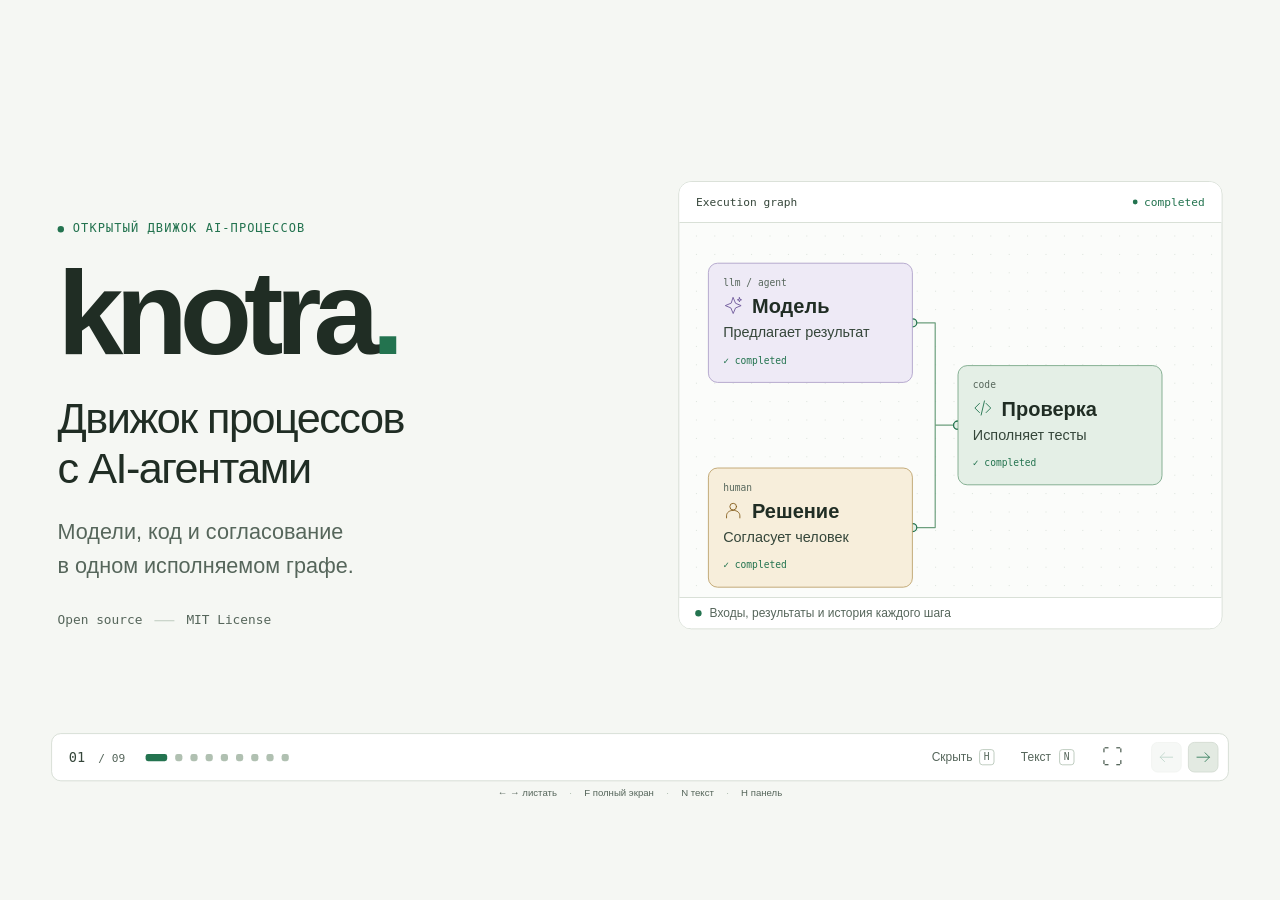
==== docs/presentation/index.html @ 209a2ff8 "Simplify presentation chrome and closing, align diagram arrows" ====
<!doctype html>
<html lang="ru">
  <head>
    <meta charset="utf-8" />
    <meta name="viewport" content="width=device-width, initial-scale=1" />
    <meta name="theme-color" content="#f5f7f3" />
    <meta name="color-scheme" content="light" />
    <meta
      name="description"
      content="Knotra — движок для процессов с AI-агентами: проверки, согласование и сохранённая история."
    />
    <title>Knotra — движок для процессов с AI-агентами</title>
    <link rel="icon" type="image/svg+xml" href="assets/knotra.svg" />
    <link rel="stylesheet" href="style.css?v=20261020-clean-layout-v5" />
    <script src="script.js?v=20261020-clean-layout-v5" defer></script>
  </head>
  <body>
    <svg class="svg-library" xmlns="http://www.w3.org/2000/svg" aria-hidden="true">
      <defs>
        <symbol id="i-spark" viewBox="0 0 48 48">
          <path d="m24 5 5.6 13.4L43 24l-13.4 5.6L24 43l-5.6-13.4L5 24l13.4-5.6Z" />
          <path d="m39 5 1.2 3.8L44 10l-3.8 1.2L39 15l-1.2-3.8L34 10l3.8-1.2Z" />
        </symbol>
        <symbol id="i-code" viewBox="0 0 48 48">
          <path d="m16 13-11 11 11 11m16-22 11 11-11 11M28 7l-8 34" />
        </symbol>
        <symbol id="i-person" viewBox="0 0 48 48">
          <circle cx="24" cy="15" r="8" />
          <path d="M8 42v-5c0-8 7-13 16-13s16 5 16 13v5" />
        </symbol>
        <symbol id="i-file" viewBox="0 0 48 48">
          <path d="M11 5h18l10 10v28H11ZM29 5v12h10M18 26h14m-14 7h14" />
        </symbol>
        <symbol id="i-check" viewBox="0 0 48 48"><path d="m9 25 10 10 21-23" /></symbol>
        <symbol id="i-split" viewBox="0 0 48 48">
          <path
            d="M24 43V30c0-10-14-8-14-19V5m14 38V30c0-10 14-8 14-19V5M5 10l5-5 5 5m18 0 5-5 5 5"
          />
        </symbol>
        <symbol id="i-server" viewBox="0 0 48 48">
          <rect x="6" y="6" width="36" height="14" rx="4" />
          <rect x="6" y="28" width="36" height="14" rx="4" />
          <path d="M13 13h1m6 0h14M13 35h1m6 0h14" />
        </symbol>
        <symbol id="i-eye" viewBox="0 0 48 48">
          <path d="M3 24S11 10 24 10s21 14 21 14-8 14-21 14S3 24 3 24Z" />
          <circle cx="24" cy="24" r="6" />
        </symbol>
        <symbol id="i-db" viewBox="0 0 48 48">
          <ellipse cx="24" cy="10" rx="16" ry="6" />
          <path d="M8 10v28c0 8 32 8 32 0V10M8 24c0 8 32 8 32 0" />
        </symbol>
        <symbol id="i-arrow" viewBox="0 0 48 48"><path d="M7 24h34M29 12l12 12-12 12" /></symbol>
      </defs>
    </svg>

    <div class="deck" id="deck">
      <main id="slides" aria-label="Презентация проекта Knotra">
        <section
          class="slide cover active"
          id="slide-1"
          data-title="Knotra"
          data-duration="25"
          aria-labelledby="title-1"
        >
          <div class="cover-copy">
            <p class="eyebrow"><span class="status-light"></span> Открытый движок AI-процессов</p>
            <h1 id="title-1">knotra<span class="title-dot">.</span></h1>
            <h2>Движок процессов<br />с AI-агентами</h2>
            <p class="cover-description">
              Модели, код и согласование<br />в одном исполняемом графе.
            </p>
            <div class="cover-signoff">
              <span>Open source</span><span class="little-line"></span><span>MIT License</span>
            </div>
          </div>
          <div
            class="hero-graph panel"
            aria-label="Схема процесса: модель, проверка и решение человека"
          >
            <div class="graph-toolbar">
              <span>Execution graph</span><span class="graph-status"><i></i> completed</span>
            </div>
            <svg class="graph-connections" viewBox="0 0 680 560" aria-hidden="true">
              <path d="M292 176h28v128h28M348 304h-28v128h-28" />
              <circle cx="292" cy="176" r="5" />
              <circle cx="348" cy="304" r="5" />
              <circle cx="348" cy="304" r="5" />
              <circle cx="292" cy="432" r="5" />
            </svg>
            <div class="hero-node hero-model">
              <span class="node-label">llm / agent</span>
              <h3>
                <svg class="icon"><use href="#i-spark" /></svg>Модель
              </h3>
              <p>Предлагает результат</p>
              <span class="node-completed">✓ completed</span>
            </div>
            <div class="hero-node hero-code">
              <span class="node-label">code</span>
              <h3>
                <svg class="icon"><use href="#i-code" /></svg>Проверка
              </h3>
              <p>Исполняет тесты</p>
              <span class="node-completed">✓ completed</span>
            </div>
            <div class="hero-node hero-human">
              <span class="node-label">human</span>
              <h3>
                <svg class="icon"><use href="#i-person" /></svg>Решение
              </h3>
              <p>Согласует человек</p>
              <span class="node-completed">✓ completed</span>
            </div>
            <div class="graph-footer">
              <span class="status-light"></span> Входы, результаты и история каждого шага
            </div>
          </div>
          <aside class="speech" hidden>
            Knotra — открытый движок для процессов с AI-агентами. Мы заранее описываем шаги: где
            нужна модель, где запускается код и где требуется человек. Движок выполняет этот граф и
            сохраняет состояние каждого запуска. Покажем, для каких задач мы его делаем, как
            проверяем результат и куда развиваем архитектуру.
          </aside>
        </section>

        <section
          class="slide"
          id="slide-2"
          data-title="Зачем Knotra"
          data-duration="35"
          aria-labelledby="title-2"
          hidden
        >
          <p class="eyebrow">Когда нужен отдельный движок</p>
          <h2 class="slide-title" id="title-2">Зачем Knotra, если есть Codex?</h2>
          <div class="comparison-layout">
            <div class="comparison-card panel">
              <span class="comparison-label">Разовая задача</span>
              <h3>«Найди и исправь баг»</h3>
              <p>Разработчик работает с агентом,<br />уточняет задачу и проверяет изменения.</p>
              <span class="comparison-choice">Для этого удобно открыть Codex.</span>
            </div>
            <div class="comparison-card comparison-knotra panel">
              <span class="comparison-label">Повторяющийся процесс</span>
              <h3>«Обработай каждую заявку»</h3>
              <p>
                Одинаковые этапы, проверки и согласование.<br />У каждой заявки — свой запуск и
                история.
              </p>
              <span class="comparison-choice">Для этого мы делаем Knotra.</span>
            </div>
          </div>
          <p class="comparison-takeaway">
            Граф, права и лимиты задаются один раз — для всех запусков.
          </p>
          <p class="source-note">
            Codex тоже поддерживает автоматизацию. Мы предлагаем готовый движок процесса с Desktop и
            CLI.
          </p>
          <aside class="speech" hidden>
            Если нужно исправить баг или разобраться в незнакомом коде, удобно открыть Codex и
            работать с агентом. У Knotra другой основной сценарий: один и тот же порядок действий
            нужно повторять для множества входящих задач. Например, каждая заявка поддержки проходит
            классификацию, подготовку ответа, проверку и при необходимости согласование. Мы задаём
            граф, доступные инструменты и лимиты, а затем получаем отдельный запуск с историей для
            каждой заявки. Codex тоже можно автоматизировать через SDK. Наше предложение — уже
            готовый движок таких процессов, с типизированными шагами, Desktop, CLI и выбором модели,
            включая локальную через Ollama.
          </aside>
        </section>

        <section
          class="slide"
          id="slide-3"
          data-title="Граф процесса"
          data-duration="45"
          aria-labelledby="title-3"
          hidden
        >
          <p class="eyebrow">Как это работает</p>
          <h2 class="slide-title" id="title-3">Порядок работы задаётся в графе</h2>
          <p class="subtitle">
            Пример графа. В YAML заданы зависимости, входные данные и условия переходов.
          </p>
          <div class="workflow panel">
            <div class="flow-nodes">
              <div class="flow-node">
                <span class="node-icon aqua"
                  ><svg><use href="#i-spark" /></svg></span
                ><span class="node-kind">agent</span>
                <h3>Агент</h3>
                <p>Готовит<br />ответ</p>
              </div>
              <svg class="flow-arrow"><use href="#i-arrow" /></svg>
              <div class="flow-node">
                <span class="node-icon lime"
                  ><svg><use href="#i-code" /></svg></span
                ><span class="node-kind">code</span>
                <h3>Код</h3>
                <p>Проверяет<br />результат</p>
              </div>
              <svg class="flow-arrow"><use href="#i-arrow" /></svg>
              <div class="flow-node">
                <span class="node-icon aqua"
                  ><svg><use href="#i-split" /></svg></span
                ><span class="node-kind">switch</span>
                <h3>Условие</h3>
                <p>Выбирает<br />дальнейший путь</p>
              </div>
              <svg class="flow-arrow"><use href="#i-arrow" /></svg>
              <div class="flow-node">
                <span class="node-icon pearl"
                  ><svg><use href="#i-person" /></svg></span
                ><span class="node-kind">human</span>
                <h3>Человек</h3>
                <p>Принимает<br />решение</p>
              </div>
              <svg class="flow-arrow"><use href="#i-arrow" /></svg>
              <div class="flow-node result-node">
                <span class="node-icon lime"
                  ><svg><use href="#i-file" /></svg></span
                ><span class="node-kind">выход графа</span>
                <h3>Результат</h3>
                <p>Проверенные<br />файлы</p>
              </div>
            </div>
            <div class="feedback-path">
              <svg class="feedback-connector" viewBox="0 0 1392 70" aria-hidden="true">
                <defs>
                  <marker
                    id="feedback-arrow"
                    markerWidth="8"
                    markerHeight="8"
                    refX="7"
                    refY="4"
                    orient="auto"
                  >
                    <path d="m1 1 6 3-6 3" />
                  </marker>
                </defs>
                <path
                  class="feedback-line"
                  d="M696 1v39q0 12-12 12H115q-12 0-12-12V3"
                  marker-end="url(#feedback-arrow)"
                />
              </svg>
              <p>Ошибка проверки возвращается агенту<span>Число попыток ограничено</span></p>
            </div>
          </div>
          <div class="contract-line">
            <span class="schema-braces">{ }</span>
            <p>
              <strong>Типизированные входы и выходы</strong
              ><span>Движок проверяет формат данных перед следующим шагом.</span>
            </p>
            <div class="node-catalog" aria-label="Все девять типов узлов в движке">
              <strong>Все 9 типов в движке</strong><span>llm · agent · tool · code · switch</span
              ><span>human · pipeline · foreach · loop</span>
            </div>
          </div>
          <aside class="speech" hidden>
            Граф хранится в YAML. В нём описаны зависимости и контракты данных: что шаг получает и
            что должен вернуть. Здесь показан один пример: агент готовит ответ, код проверяет его,
            условие выбирает дальнейший путь, человек согласует результат. Последняя карточка
            обозначает выходные файлы, это не отдельный тип узла. Всего в движке девять типов, они
            перечислены внизу: llm, agent, tool, code, switch, human, pipeline, foreach и loop. Llm
            вызывает модель, agent может выбирать инструменты, tool выполняет один вызов. Pipeline
            запускает вложенный граф, foreach обрабатывает коллекцию, loop повторяет шаги в пределах
            лимита. Проверка формата данных не заменяет проверку фактов: для неё нужны отдельные
            проверки.
          </aside>
        </section>

        <section
          class="slide"
          id="slide-4"
          data-title="Пример: игра"
          data-duration="50"
          aria-labelledby="title-4"
          hidden
        >
          <p class="eyebrow">Небольшая локальная модель · Ollama</p>
          <h2 class="slide-title" id="title-4">Qwen 9B написала<br />крестики-нолики</h2>
          <div class="game-layout">
            <div class="game-evidence">
              <div class="game-proof">
                <div class="proof-row proof-failed">
                  <span class="proof-status" aria-hidden="true">×</span>
                  <p>
                    <strong>Тест нашёл ошибку в стратегии</strong
                    ><span>Компьютер проигрывал на конкретной последовательности ходов.</span>
                  </p>
                </div>
                <div class="proof-row proof-passed">
                  <span class="proof-status" aria-hidden="true">✓</span>
                  <p>
                    <strong>Исправленная версия прошла тесты</strong
                    ><span>Проверены правила игры, допустимость ходов и стратегия.</span>
                  </p>
                </div>
              </div>
              <p class="evidence-copy">
                Knotra вернула модели ошибку вместе с кодом<br />и автоматически проверила
                исправление.<br /><strong>Без пройденных тестов готового файла нет.</strong>
              </p>
              <button
                class="text-link"
                data-image="assets/game-correction.png"
                data-caption="Записанный прогон: вторая итерация, независимая проверка кода"
                type="button"
              >
                Посмотреть реальный прогон <span>↗</span>
              </button>
            </div>
            <div class="game-window panel">
              <div class="window-bar">
                <span class="window-dots"><i></i><i></i><i></i></span><span>index.html</span
                ><span class="window-ok">✓ проверено</span>
              </div>
              <div class="game-preview">
                <p class="game-wordmark">KNOTRA / PLAY</p>
                <h3>Твой следующий ход.</h3>
                <div class="mini-board" aria-hidden="true">
                  <span>O</span><span></span><span></span><span></span><span>X</span><span></span
                  ><span>X</span><span></span><span>O</span>
                </div>
                <a class="primary-button" href="assets/game.html" target="_blank" rel="noopener"
                  >Открыть готовую игру <span>↗</span></a
                >
                <p class="game-caption">Реальный артефакт Knotra · работает офлайн</p>
              </div>
            </div>
          </div>
          <aside class="speech" hidden>
            Эту игру написала небольшая локальная qwen3.5:9b через Ollama. В демонстрационном
            repair-прогоне мы специально подали ошибочную стратегию. Тест нашёл последовательность
            ходов, на которой компьютер проигрывал. Knotra вернула модели эту ошибку вместе с кодом
            и автоматически проверила исправление. Со второй итерации тесты прошли. Они проверяют
            правила игры, допустимость ходов и стратегию, затем отдельный sandbox проверяет и
            собирает HTML. В отчёте сохранены 3159 проверок на 929 позициях: это объём тестирования
            игры, а не оценка модели или число попыток. Один ответ на промпт не подтверждает
            работоспособность. Готовность определяют фиксированные тесты. При исчерпании лимита
            попыток запуск завершается ошибкой и не выдаёт игру. Генерация с нуля тоже прошла, в
            отдельном запуске. Запись от 5 октября 2026, источник: docs/verification.md.
          </aside>
        </section>

        <section
          class="slide product-slide"
          id="slide-5"
          data-title="Пример: поддержка"
          data-duration="40"
          aria-labelledby="title-5"
          hidden
        >
          <p class="eyebrow">Пример сценария · 7 шагов</p>
          <h2 class="slide-title" id="title-5">Поддержка: от обращения до ответа</h2>
          <p class="subtitle">
            Агенты разбирают обращение через MCP. Сложные случаи согласует оператор.
          </p>
          <div
            class="support-diagram panel"
            role="group"
            aria-label="Семь шагов: проверка входных данных; агент читает через MCP клиента, заказ и историю обращений; другой агент ищет решение в базе знаний и готовит ответ; код проверяет ответ; граф выбирает маршрут; сложные случаи согласует оператор; отдельный инструмент отправляет ответ."
          >
            <svg class="support-connections" viewBox="0 0 1456 430" aria-hidden="true">
              <defs>
                <marker
                  id="support-arrow"
                  markerWidth="8"
                  markerHeight="8"
                  refX="7"
                  refY="4"
                  orient="auto"
                >
                  <path d="m1 1 6 3-6 3" />
                </marker>
              </defs>
              <path d="M264 132h52" />
              <path d="M556 132h52" />
              <path d="M848 132h52" />
              <path d="M1140 132h52" />
              <path d="M1312 204v66" />
              <path d="M1312 204v30h-292v36" />
              <path d="M1140 338h52" />
            </svg>
            <div class="support-node support-intake">
              <span class="support-kind">code · 1</span>
              <h3>Принять заявку</h3>
              <p>Проверить формат<br />и обязательные поля</p>
            </div>
            <div class="support-node support-agent support-analyze">
              <span class="support-kind">agent · 2</span>
              <h3>Разобрать заявку</h3>
              <p>MCP: клиент, заказ<br />и история обращений</p>
            </div>
            <div class="support-node support-agent support-draft">
              <span class="support-kind">agent · 3</span>
              <h3>Составить ответ</h3>
              <p>MCP: база знаний<br />и правила компании</p>
            </div>
            <div class="support-node support-check">
              <span class="support-kind">code · 4</span>
              <h3>Проверить ответ</h3>
              <p>Ссылки на источники<br />и правила компании</p>
            </div>
            <div class="support-node support-route">
              <span class="support-kind">switch · 5</span>
              <h3>Выбрать маршрут</h3>
              <p>Можно отправить<br />или нужен оператор?</p>
            </div>
            <span class="support-branch support-manual-label">Нужно согласование</span>
            <span class="support-branch support-auto-label">Типовой</span>
            <div class="support-node support-review">
              <span class="support-kind">human · 6</span>
              <h3>Согласовать</h3>
              <p>Исправить текст<br />и разрешить отправку</p>
            </div>
            <div class="support-node support-send">
              <span class="support-kind">tool · 7</span>
              <h3>Отправить ответ</h3>
              <p>Через API<br />системы поддержки</p>
            </div>
            <div class="support-ticket">
              <span class="support-kind">Пример обращения</span>
              <p>«Где мой заказ?»</p>
              <span>У каждого обращения — свой запуск и история.</span>
            </div>
          </div>
          <p class="source-note">
            Агенты читают данные через MCP. Право отправить ответ есть только у финального шага.
          </p>
          <aside class="speech" hidden>
            Представим поддержку интернет-магазина: покупатель спрашивает, где его заказ. Сначала
            код проверяет входные данные. Затем агент через MCP запрашивает клиента, заказ и историю
            обращений, чтобы понять проблему. Второй агент обращается к базе знаний и правилам
            компании, подбирает решение и готовит ответ. Код проверяет ссылки и заданные
            ограничения. Граф отправляет типовой ответ сразу, а сложный случай или ошибку проверки
            передаёт оператору. Оператор может исправить текст и разрешить отправку. Агенты имеют
            доступ к чтению данных; ответ отправляет отдельный инструмент после проверок. У каждого
            обращения свой запуск с историей. Это схема применения Knotra: MCP-серверы и API
            поддержки нужно подключить отдельно.
          </aside>
        </section>

        <section
          class="slide"
          id="slide-6"
          data-title="Масштабирование"
          data-duration="35"
          aria-labelledby="title-6"
          hidden
        >
          <p class="eyebrow">Масштабирование в инфраструктуре компании</p>
          <h2 class="slide-title" id="title-6">Больше задач — больше воркеров</h2>
          <p class="subtitle">
            Цель — одна система на множестве нод, с общей очередью и историей запусков.
          </p>
          <div class="scale-layout">
            <div class="worker-diagram panel">
              <p class="deployment-label">Целевая схема развёртывания</p>
              <div class="queue-label">
                <svg class="icon"><use href="#i-db" /></svg><span>Общие PostgreSQL / River</span>
              </div>
              <div class="worker-branches">
                <svg viewBox="0 0 48 48" aria-hidden="true">
                  <use href="#i-arrow" transform="rotate(90 24 24)" /></svg
                ><svg viewBox="0 0 48 48" aria-hidden="true">
                  <use href="#i-arrow" transform="rotate(90 24 24)" /></svg
                ><svg viewBox="0 0 48 48" aria-hidden="true">
                  <use href="#i-arrow" transform="rotate(90 24 24)" />
                </svg>
              </div>
              <div class="workers">
                <div>
                  <span class="node-icon aqua"
                    ><svg><use href="#i-server" /></svg></span
                  ><strong>Нода 1</strong><span class="worker-status">executor</span>
                </div>
                <div>
                  <span class="node-icon aqua"
                    ><svg><use href="#i-server" /></svg></span
                  ><strong>Нода 2</strong><span class="worker-status">executor</span>
                </div>
                <div>
                  <span class="node-icon aqua"
                    ><svg><use href="#i-server" /></svg></span
                  ><strong>Нода N</strong><span class="worker-status">executor</span>
                </div>
              </div>
              <p class="worker-outcome">Общее хранилище файлов и результатов</p>
            </div>
            <div class="scale-evidence">
              <strong class="capacity-number">10 000+</strong>
              <p class="capacity-caption">
                workflow в сутки<br /><span>пример целевой нагрузки</span>
              </p>
              <h3>Например, поддержка</h3>
              <p class="capacity-usecase">
                Каждое обращение запускает<br />один и тот же пайплайн.<br />Воркеры разбирают общую
                очередь.
              </p>
            </div>
          </div>
          <p class="scope-note">
            <strong>Проверено на одном хосте:</strong> 3 процесса, 18 workflow, 54 вызова с
            фиксированными ответами модели.<br />Для кластера ещё нужны CLI ролей и проверка общего
            хранилища; суточная нагрузка не измерялась.
          </p>
          <aside class="speech" hidden>
            Если компания хочет обрабатывать десятки тысяч обращений в сутки, важно распределять
            работу между машинами. Мы развиваем Knotra в эту сторону: одна система, общая очередь в
            PostgreSQL, общее хранилище файлов и несколько нод с исполнителями. Например, каждое
            обращение поддержки создаёт запуск одного и того же пайплайна. Внутри движка роли уже
            разделены. Сегодня тест подтвердил работу трёх отдельных процессов: они завершили 18
            workflow с 54 вызовами; после штатной остановки одного два других продолжили работу.
            Тест шёл на одной машине с фиксированными ответами модели. Многомашинное развёртывание
            ещё нужно довести, а десятки тысяч в сутки — целевой сценарий, не измеренная
            производительность.
          </aside>
        </section>

        <section
          class="slide"
          id="slide-7"
          data-title="Архитектура"
          data-duration="40"
          aria-labelledby="title-7"
          hidden
        >
          <p class="eyebrow">Внутри проекта</p>
          <h2 class="slide-title" id="title-7">Go + River + PostgreSQL</h2>
          <p class="subtitle">
            Запуски и очередь заданий — в PostgreSQL. Файлы — в отдельном хранилище.
          </p>
          <div class="architecture panel">
            <div class="architecture-top">
              <div class="architecture-client">
                <span>Desktop / CLI</span><small>React · Tauri (Rust)<br />CLI: Go</small>
              </div>
              <svg class="flow-arrow"><use href="#i-arrow" /></svg>
              <div class="architecture-engine">
                <img class="brand-mark" src="assets/knotra.svg" alt="" />
                <p><strong>Go engine</strong><small>HTTP / SSE · граф · права · бюджеты</small></p>
              </div>
              <svg class="flow-arrow"><use href="#i-arrow" /></svg>
              <div class="architecture-providers">
                <strong>Исполнение</strong><small>Модели · MCP · Docker sandbox</small>
              </div>
            </div>
            <div class="architecture-connectors">
              <svg viewBox="0 0 48 48" aria-hidden="true">
                <use href="#i-arrow" transform="rotate(90 24 24)" /></svg
              ><svg viewBox="0 0 48 48" aria-hidden="true">
                <use href="#i-arrow" transform="rotate(90 24 24)" />
              </svg>
            </div>
            <div class="architecture-bottom">
              <div class="database">
                <svg class="icon"><use href="#i-db" /></svg>
                <p>
                  <strong>PostgreSQL + River</strong
                  ><small>Запуски · задания · попытки · события</small>
                </p>
              </div>
              <div class="file-store">
                <svg class="icon"><use href="#i-file" /></svg>
                <p>
                  <strong>Файловое хранилище</strong
                  ><small>Артефакты и сохранённые результаты</small>
                </p>
              </div>
            </div>
          </div>
          <div class="architecture-takeaway">
            <span class="node-icon lime"
              ><svg><use href="#i-check" /></svg
            ></span>
            <p>
              Запуск сохраняется независимо от открытого окна Desktop.<br /><strong
                >Локальная модель через Ollama или API-провайдер — на выбор.</strong
              >
            </p>
          </div>
          <aside class="speech" hidden>
            Движок и CLI написаны на Go, интерфейс — на React и Tauri. River доставляет задания
            через PostgreSQL, а Knotra определяет готовность шагов, права и бюджеты. База хранит
            состояние и события; отдельное хранилище — файлы и сохранённые результаты. Поэтому можно
            закрыть Desktop и позже подключиться к тому же запуску. При восстановлении движок
            использует сохранённые ответы. Если результат внешнего вызова неизвестен, требуется
            явное решение оператора. Модель выбирается в подключениях: можно использовать API или
            локальную Ollama. На своей инфраструктуре нужны и база, и файловое хранилище, и средства
            исполнения шагов.
          </aside>
        </section>

        <section
          class="slide community-slide"
          id="slide-8"
          data-title="GitHub Community"
          data-duration="30"
          aria-labelledby="title-8"
          hidden
        >
          <div class="community-copy">
            <p class="eyebrow">Внимание сообщества</p>
            <h2 class="slide-title" id="title-8">О нас написали<br />в GitHub Community</h2>
            <p class="community-description">
              В посте показали интерфейс<br />и рассказали о проекте.
            </p>
            <div class="community-metric">
              <strong>150 тыс.+</strong><span>подписчиков в канале</span>
            </div>
            <div class="community-tag panel">
              <svg viewBox="0 0 48 48" aria-hidden="true">
                <path d="m6 22 36-15-8 34-12-10-7 6 2-13 17-11-13 16-15-7Z" /></svg
              ><span>Knotra в ленте GitHub Community</span>
            </div>
            <p class="source-note">154 882 подписчика на предоставленном скриншоте.</p>
          </div>
          <button
            class="community-post panel"
            data-image="assets/telegram-community.png"
            data-caption="Публикация Knotra в Telegram-канале GitHub Community — предоставленный скриншот"
            type="button"
            aria-label="Увеличить публикацию в GitHub Community"
          >
            <span class="window-bar"
              ><span class="window-dots"><i></i><i></i><i></i></span
              ><span>Telegram / GitHub Community</span><span>↗</span></span
            ><img
              src="assets/telegram-community.png"
              alt="Публикация о Knotra в GitHub Community: 154 882 подписчика, скриншот интерфейса и описание проекта"
            />
          </button>
          <aside class="speech" hidden>
            Knotra заметили и за пределами команды: о проекте написал Telegram-канал GitHub
            Community. На предоставленном скриншоте у него 154882 подписчика, то есть больше 150
            тысяч. В посте показали наш интерфейс и дали ссылку на GitHub. Для нас это способ
            получить вопросы и отзывы от тех, кто пробует автоматизировать похожие задачи.
          </aside>
        </section>

        <section
          class="slide closing"
          id="slide-9"
          data-title="Спасибо за внимание"
          data-duration="30"
          aria-labelledby="title-9"
          hidden
        >
          <div class="closing-copy">
            <h2 id="title-9">Спасибо<br />за внимание</h2>
            <a
              class="repository-link panel"
              href="https://github.com/michael-bill/knotra"
              target="_blank"
              rel="noopener"
              ><span class="repo-icon">{ }</span
              ><span><small>Исходный код</small>github.com/michael-bill/knotra</span
              ><span>↗</span></a
            >
          </div>
          <aside class="speech" hidden>
            Спасибо за внимание. Исходный код, примеры и инструкции доступны на GitHub.
          </aside>
        </section>
      </main>

      <footer class="controls panel" id="controls">
        <div class="footer-left">
          <span class="slide-number" id="slide-number">01 <span>/ 09</span></span>
          <nav class="slide-dots" id="slide-dots" aria-label="Перейти к слайду"></nav>
        </div>
        <div class="presentation-tools">
          <button
            class="tool-button"
            id="controls-toggle"
            type="button"
            title="Скрыть нижнюю панель · H"
            aria-label="Скрыть нижнюю панель"
            aria-controls="controls"
            aria-expanded="true"
          >
            Скрыть <kbd>H</kbd></button
          ><button
            class="tool-button notes-button"
            id="notes-toggle"
            type="button"
            title="Текст выступления · N"
            aria-label="Показать текст выступления"
            aria-expanded="false"
          >
            Текст <kbd>N</kbd></button
          ><button
            class="tool-button fullscreen-button"
            id="fullscreen"
            type="button"
            title="Полный экран · F"
            aria-label="Полный экран"
          >
            <span>⛶</span>
          </button>
        </div>
        <div class="slide-nav">
          <button id="previous" type="button" aria-label="Предыдущий слайд">
            <svg><use href="#i-arrow" /></svg></button
          ><button id="next" type="button" aria-label="Следующий слайд">
            <svg><use href="#i-arrow" /></svg>
          </button>
        </div>
      </footer>
      <button
        class="controls-restore"
        id="controls-restore"
        type="button"
        title="Показать нижнюю панель · H"
        aria-label="Показать нижнюю панель"
        aria-controls="controls"
        hidden
      >
        <svg aria-hidden="true"><use href="#i-eye" /></svg><kbd>H</kbd>
      </button>
      <div class="keyboard-hint" id="keyboard-hint">
        ← → листать <span>·</span> F полный экран <span>·</span> N текст <span>·</span> H панель
      </div>
    </div>

    <aside class="notes-panel panel" id="notes-panel" aria-label="Текст выступления" hidden>
      <header>
        <div>
          <span id="notes-time"></span>
          <h2 id="notes-title"></h2>
        </div>
        <button id="notes-close" type="button" aria-label="Закрыть текст выступления">×</button>
      </header>
      <p id="notes-copy"></p>
      <p class="notes-foot">5 минут + дополнительный слайд · повторное нажатие N закроет текст</p>
    </aside>
    <dialog class="image-dialog" id="image-dialog">
      <button type="button" id="image-close" aria-label="Закрыть изображение">×</button
      ><img id="zoom-image" src="assets/game-correction.png" alt="" />
      <p id="zoom-caption"></p>
    </dialog>
    <div class="sr-only" id="announcement" aria-live="polite"></div>
    <noscript
      ><p class="noscript-warning">
        Для переключения слайдов включите JavaScript. Полный текст есть в файле «Текст
        выступления.txt».
      </p></noscript
    >
  </body>
</html>
---- docs/presentation/style.css ----
:root {
  --base: #f5f7f3;
  --surface: #ffffff;
  --surface-raised: #eef2ec;
  --surface-active: #e3eae2;
  --text: #202d24;
  --secondary: #35463a;
  --muted: #56665b;
  --border: #d0d9ce;
  --border-strong: #b0c0b1;
  --accent: #23734f;
  --accent-surface: #e4efe6;
  --accent-border: #6c9f7d;
  --violet: #705a9c;
  --violet-surface: #eeeaf6;
  --amber: #865f1e;
  --scale: 1;
  color-scheme: light;
  font-synthesis: none;
}
* {
  box-sizing: border-box;
}
html,
body {
  margin: 0;
  width: 100%;
  height: 100%;
  overflow: hidden;
}
body {
  font:
    400 28px/1.45 Inter,
    -apple-system,
    BlinkMacSystemFont,
    'Segoe UI',
    sans-serif;
  color: var(--text);
  background: var(--base);
  -webkit-font-smoothing: antialiased;
}
button,
a {
  -webkit-tap-highlight-color: transparent;
}
button {
  border: 0;
  font: inherit;
  color: inherit;
  cursor: pointer;
}
a {
  color: inherit;
  text-decoration: none;
}
button:focus-visible,
a:focus-visible {
  outline: 3px solid var(--accent);
  outline-offset: 5px;
}
button:disabled {
  opacity: 0.3;
  cursor: default;
}
h1,
h2,
h3,
p {
  margin: 0;
}
svg {
  fill: none;
  stroke: currentColor;
  stroke-width: 2.2;
  stroke-linecap: round;
  stroke-linejoin: round;
}
.svg-library {
  position: absolute;
  width: 0;
  height: 0;
  overflow: hidden;
}
.icon {
  width: 40px;
  height: 40px;
  flex: none;
}
[hidden] {
  display: none !important;
}
::selection {
  background: #23734f40;
  color: var(--text);
}
.deck {
  position: absolute;
  width: 1600px;
  height: 900px;
  left: 50%;
  top: 50%;
  transform: translate(-50%, -50%) scale(var(--scale));
  transform-origin: center;
  background: var(--base);
}
.brand-mark {
  width: 42px;
  height: 42px;
  display: block;
  flex: none;
}
.panel {
  position: relative;
  border: 1px solid var(--border);
  border-radius: 16px;
  background: var(--surface);
}
.slide {
  position: absolute;
  left: 72px;
  right: 72px;
  top: 72px;
  bottom: 124px;
  isolation: isolate;
}
.slide-title {
  font-size: 64px;
  line-height: 1.12;
  font-weight: 600;
  letter-spacing: -2.6px;
}
.eyebrow {
  display: flex;
  align-items: center;
  gap: 11px;
  font:
    15px/1.45 ui-monospace,
    SFMono-Regular,
    Menlo,
    monospace;
  letter-spacing: 0.09em;
  text-transform: uppercase;
  color: var(--accent);
  margin-bottom: 18px;
}
.subtitle {
  font-size: 26px;
  color: var(--muted);
  margin-top: 17px;
}
.status-light {
  display: inline-block;
  width: 8px;
  height: 8px;
  border-radius: 50%;
  background: var(--accent);
  flex: none;
}
.source-note {
  font-size: 16px;
  line-height: 1.6;
  color: var(--muted);
}
.node-icon {
  display: grid;
  place-items: center;
  width: 80px;
  height: 80px;
  border: 1px solid var(--accent-border);
  border-radius: 15px;
  flex: none;
}
.node-icon svg {
  width: 40px;
  height: 40px;
}
.aqua,
.lime {
  background: var(--accent-surface);
  color: var(--accent);
}
.pearl {
  background: var(--violet-surface);
  color: var(--violet);
  border-color: #a899c5;
}
.little-line {
  width: 25px;
  height: 1px;
  background: var(--border-strong);
}

/* The cover uses the same node and port language as the execution canvas. */
.cover {
  top: 68px;
  display: flex;
  align-items: center;
}
.cover-copy {
  width: 700px;
  position: relative;
  z-index: 1;
  padding-bottom: 6px;
}
.cover .eyebrow {
  font-size: 15px;
  margin-bottom: 17px;
}
.cover h1 {
  font-size: 148px;
  line-height: 1.04;
  font-weight: 600;
  letter-spacing: -10px;
}
.title-dot {
  color: var(--accent);
}
.cover h2 {
  font-size: 54px;
  line-height: 1.16;
  letter-spacing: -1.9px;
  font-weight: 500;
  margin-top: 23px;
}
.cover-description {
  margin-top: 27px;
  font-size: 27px;
  line-height: 1.6;
  color: var(--muted);
}
.cover-signoff {
  display: flex;
  align-items: center;
  gap: 15px;
  margin-top: 34px;
  font:
    16px/1.5 ui-monospace,
    monospace;
  color: var(--muted);
}
.hero-graph {
  position: absolute;
  right: 0;
  top: 46px;
  width: 680px;
  height: 560px;
  background:
    radial-gradient(circle, #b0c0b170 1px, transparent 1.2px) 10px 10px / 23px 23px,
    #fbfcfa;
  overflow: hidden;
}
.graph-toolbar {
  position: absolute;
  top: 0;
  left: 0;
  right: 0;
  height: 51px;
  display: flex;
  align-items: center;
  justify-content: space-between;
  padding: 0 21px;
  background: var(--surface);
  border-bottom: 1px solid var(--border);
  font:
    14px/1 ui-monospace,
    monospace;
  color: var(--secondary);
}
.graph-status {
  display: flex;
  align-items: center;
  gap: 8px;
  color: var(--accent);
}
.graph-status i {
  width: 6px;
  height: 6px;
  border-radius: 50%;
  background: currentColor;
}
.graph-connections {
  position: absolute;
  inset: 0;
  width: 680px;
  height: 560px;
  color: var(--accent-border);
  stroke-width: 1.5;
}
.graph-connections circle {
  fill: var(--accent-surface);
  stroke: var(--accent);
}
.hero-node {
  position: absolute;
  width: 256px;
  height: 150px;
  display: flex;
  flex-direction: column;
  padding: 16px 18px 18px;
  border: 1px solid var(--accent-border);
  border-radius: 12px;
  background: #e4efe6;
}
.hero-model {
  top: 101px;
  left: 36px;
  border-color: #a899c5;
  background: #eeeaf6;
}
.hero-code {
  top: 229px;
  left: 348px;
}
.hero-human {
  top: 357px;
  left: 36px;
  border-color: #b7985e;
  background: #f7eedb;
}
.node-label {
  font:
    12px/1.4 ui-monospace,
    monospace;
  color: var(--muted);
}
.hero-node h3 {
  display: flex;
  align-items: center;
  gap: 11px;
  font-size: 25px;
  line-height: 1.2;
  font-weight: 550;
  margin: 5px 0;
}
.hero-node .icon {
  width: 25px;
  height: 25px;
  color: var(--accent);
}
.hero-model .icon {
  color: var(--violet);
}
.hero-human .icon {
  color: var(--amber);
}
.hero-node p {
  font-size: 18px;
  color: var(--secondary);
}
.node-completed {
  display: block;
  font:
    12px/1.5 ui-monospace,
    monospace;
  color: var(--accent);
  margin-top: auto;
}
.graph-footer {
  position: absolute;
  bottom: 0;
  left: 0;
  right: 0;
  display: flex;
  align-items: center;
  gap: 10px;
  height: 39px;
  padding: 0 20px;
  background: var(--surface);
  border-top: 1px solid var(--border);
  color: var(--muted);
  font-size: 15px;
}

.comparison-layout {
  display: grid;
  grid-template-columns: 1fr 1fr;
  gap: 30px;
  margin-top: 36px;
}
.comparison-card {
  padding: 30px;
  min-height: 302px;
}
.comparison-knotra {
  border-color: var(--accent-border);
  background: var(--accent-surface);
}
.comparison-label {
  font:
    15px/1.4 ui-monospace,
    monospace;
  color: var(--muted);
}
.comparison-card h3 {
  font-size: 34px;
  line-height: 1.25;
  font-weight: 500;
  margin-top: 22px;
  letter-spacing: -0.7px;
}
.comparison-card p {
  font-size: 24px;
  line-height: 1.55;
  color: var(--secondary);
  margin-top: 20px;
}
.comparison-choice {
  display: block;
  color: var(--accent);
  font-size: 23px;
  margin-top: 23px;
}
.comparison-takeaway {
  font-size: 28px;
  margin-top: 30px;
}
.workflow {
  margin-top: 28px;
  padding: 27px 32px 20px;
}
.flow-nodes {
  display: flex;
  justify-content: space-between;
  align-items: flex-start;
  gap: 7px;
}
.flow-node {
  display: flex;
  flex-direction: column;
  align-items: center;
  text-align: center;
  width: 206px;
  min-width: 0;
}
.node-kind {
  font:
    13px/1.5 ui-monospace,
    monospace;
  color: var(--muted);
  margin-top: 14px;
}
.flow-node h3 {
  font-size: 28px;
  font-weight: 550;
  margin: 7px 0;
}
.flow-node p {
  font-size: 21px;
  line-height: 1.45;
  color: var(--muted);
}
.flow-arrow {
  width: 40px;
  height: 40px;
  flex: none;
  color: var(--accent-border);
  margin-top: 22px;
  stroke-width: 1.7;
}
.feedback-path {
  position: relative;
  height: 70px;
  margin-top: 16px;
}
.feedback-connector {
  position: absolute;
  inset: 0;
  width: 100%;
  height: 70px;
  color: var(--muted);
  stroke-width: 1.5;
}
.feedback-line {
  stroke-dasharray: 4 4;
}
.feedback-path > p {
  position: absolute;
  top: 5px;
  left: 145px;
  font-size: 16px;
  line-height: 1.4;
  color: var(--muted);
}
.feedback-path > p > span {
  display: block;
  font-size: 14px;
  margin-top: 3px;
}
.contract-line {
  display: flex;
  align-items: center;
  gap: 22px;
  margin-top: 24px;
  padding: 0 10px;
}
.schema-braces {
  font:
    400 42px/1 ui-monospace,
    monospace;
  letter-spacing: -6px;
  color: var(--accent);
}
.contract-line p strong {
  display: block;
  font-size: 24px;
  font-weight: 500;
}
.contract-line p > span {
  display: block;
  font-size: 20px;
  color: var(--muted);
  margin-top: 6px;
}
.node-catalog {
  margin-left: auto;
  flex: none;
  width: 535px;
}
.node-catalog strong {
  display: block;
  font-size: 20px;
  line-height: 1.4;
  font-weight: 500;
  color: var(--secondary);
  margin-bottom: 6px;
}
.node-catalog > span {
  display: block;
  font:
    19px/1.55 ui-monospace,
    monospace;
  color: var(--muted);
}
.result-node .node-icon {
  border-style: dashed;
  background: var(--surface-raised);
}

.game-layout {
  display: grid;
  grid-template-columns: 1.25fr 0.88fr;
  gap: 95px;
  margin-top: 29px;
}
.game-evidence {
  padding-top: 8px;
}
.game-proof {
  display: grid;
  gap: 26px;
}
.proof-row {
  display: flex;
  align-items: flex-start;
  gap: 17px;
}
.proof-status {
  width: 32px;
  flex: none;
  font-size: 32px;
  line-height: 1.15;
}
.proof-failed .proof-status {
  color: #ab443d;
}
.proof-passed .proof-status {
  color: var(--accent);
}
.proof-row strong {
  display: block;
  font-size: 28px;
  line-height: 1.25;
  font-weight: 550;
  letter-spacing: -0.5px;
}
.proof-row p > span {
  display: block;
  margin-top: 8px;
  font-size: 21px;
  line-height: 1.45;
  color: var(--muted);
  max-width: 710px;
}
.evidence-copy {
  font-size: 23px;
  line-height: 1.5;
  margin-top: 20px;
  color: var(--secondary);
}
.text-link {
  display: inline-flex;
  align-items: center;
  gap: 22px;
  background: none;
  padding: 0 0 3px;
  color: var(--accent);
  font-size: 21px;
  border-bottom: 1px solid var(--accent-border);
  margin-top: 18px;
}
.text-link:hover {
  color: var(--text);
}
.evidence-copy strong {
  font-weight: 550;
  color: var(--accent);
}
.game-window {
  margin-top: -115px;
  width: 490px;
  height: 550px;
  justify-self: end;
  overflow: hidden;
}
.window-bar {
  display: flex;
  height: 40px;
  align-items: center;
  gap: 17px;
  padding: 0 18px;
  font:
    12px/1 ui-monospace,
    monospace;
  color: var(--muted);
  background: var(--surface-raised);
  border-bottom: 1px solid var(--border);
  flex: none;
}
.window-dots {
  display: flex;
  gap: 6px;
}
.window-dots i {
  display: block;
  width: 6px;
  height: 6px;
  background: var(--border-strong);
  border-radius: 50%;
}
.window-dots i:first-child {
  background: var(--accent-border);
}
.window-ok {
  color: var(--accent);
  font-size: 11px;
  margin-left: auto;
}
.game-preview {
  padding: 20px 28px 16px;
}
.game-wordmark {
  font:
    12px/1.5 ui-monospace,
    monospace;
  letter-spacing: 0.16em;
  color: var(--accent);
}
.game-preview h3 {
  font-size: 29px;
  letter-spacing: -1px;
  line-height: 1.15;
  margin-top: 10px;
  font-weight: 500;
}
.mini-board {
  display: grid;
  grid-template-columns: repeat(3, 1fr);
  gap: 8px;
  width: 250px;
  margin: 20px auto 0;
  padding: 12px;
  border: 1px solid var(--border);
  background: #fbfcfa;
  border-radius: 13px;
}
.mini-board span {
  display: grid;
  place-items: center;
  aspect-ratio: 1;
  border: 1px solid var(--border);
  border-radius: 8px;
  background: var(--surface);
  font-size: 41px;
  color: var(--accent);
  font-weight: 400;
  line-height: 1;
}
.mini-board span:first-child,
.mini-board span:last-child {
  color: var(--violet);
}
.primary-button {
  display: flex;
  justify-content: center;
  align-items: center;
  gap: 18px;
  min-height: 44px;
  padding: 10px 17px;
  border-radius: 9px;
  border: 1px solid var(--accent-border);
  color: var(--accent);
  background: var(--accent-surface);
  font-size: 17px;
  font-weight: 500;
  margin-top: 18px;
}
.primary-button:hover {
  background: #d6e7da;
}
.game-caption {
  font-size: 12px;
  text-align: center;
  margin-top: 13px;
  color: var(--muted);
}

.support-diagram {
  position: relative;
  width: 1456px;
  height: 430px;
  margin-top: 24px;
  background: var(--surface-raised);
}
.support-connections {
  position: absolute;
  inset: 0;
  width: 1456px;
  height: 430px;
  stroke: var(--accent-border);
  stroke-width: 2;
}
.support-connections > path {
  marker-end: url(#support-arrow);
}
.support-node {
  position: absolute;
  top: 60px;
  width: 240px;
  height: 144px;
  padding: 14px 16px;
  border: 1px solid var(--accent-border);
  border-radius: 11px;
  background: var(--accent-surface);
}
.support-agent {
  background: var(--violet-surface);
  border-color: #a899c5;
}
.support-intake {
  left: 24px;
}
.support-analyze {
  left: 316px;
}
.support-draft {
  left: 608px;
}
.support-check {
  left: 900px;
}
.support-route {
  left: 1192px;
  background: var(--surface);
  border-color: var(--border-strong);
}
.support-review {
  top: 270px;
  left: 900px;
  height: 136px;
  background: #f7eedb;
  border-color: #b7985e;
}
.support-send {
  top: 270px;
  left: 1192px;
  height: 136px;
}
.support-kind {
  display: block;
  font:
    13px/1.4 ui-monospace,
    monospace;
  color: var(--muted);
}
.support-node h3 {
  font-size: 23px;
  line-height: 1.2;
  font-weight: 550;
  letter-spacing: -0.5px;
  margin-top: 6px;
}
.support-node p {
  font-size: 18px;
  line-height: 1.4;
  color: var(--secondary);
  margin-top: 8px;
}
.support-branch {
  position: absolute;
  font-size: 16px;
  color: var(--muted);
}
.support-manual-label {
  top: 207px;
  left: 1000px;
}
.support-auto-label {
  top: 219px;
  left: 1327px;
}
.support-ticket {
  position: absolute;
  top: 270px;
  left: 28px;
}
.support-ticket p {
  font-size: 32px;
  line-height: 1.3;
  margin: 12px 0 14px;
  letter-spacing: -0.5px;
}
.support-ticket > span:last-child {
  color: var(--muted);
  font-size: 23px;
}
.architecture {
  margin-top: 29px;
  padding: 29px 34px 28px;
}
.architecture-top {
  display: flex;
  align-items: center;
  justify-content: space-between;
  gap: 20px;
}
.architecture-top .flow-arrow {
  margin: 0;
}
.architecture-client,
.architecture-providers {
  display: flex;
  flex-direction: column;
  width: 290px;
}
.architecture-client > span,
.architecture-providers > strong {
  font-size: 29px;
  font-weight: 500;
}
.architecture-top small {
  font-size: 18px;
  color: var(--muted);
  display: block;
  margin-top: 8px;
}
.architecture-engine {
  display: flex;
  gap: 18px;
  align-items: center;
  padding: 20px 25px;
  border: 1px solid var(--accent-border);
  border-radius: 12px;
  background: var(--accent-surface);
}
.architecture-engine strong {
  font-size: 30px;
  font-weight: 500;
}
.architecture-engine .brand-mark {
  width: 52px;
  height: 52px;
}
.architecture-connectors {
  display: flex;
  justify-content: space-around;
  padding: 9px 90px 8px 380px;
  color: var(--accent-border);
  line-height: 1.15;
  height: 56px;
}
.architecture-connectors > svg {
  width: 34px;
  height: 39px;
  stroke-width: 1.7;
}
.architecture-bottom {
  display: grid;
  grid-template-columns: 1.15fr 1fr;
  gap: 24px;
}
.database,
.file-store {
  display: flex;
  gap: 21px;
  align-items: center;
  border: 1px solid var(--border);
  border-radius: 12px;
  padding: 21px 25px;
  background: #f0f6ef;
}
.file-store {
  background: #f3f1f8;
}
.database .icon,
.file-store .icon {
  width: 42px;
  height: 42px;
  color: var(--accent);
}
.file-store .icon {
  color: var(--violet);
}
.architecture-bottom strong {
  font-size: 26px;
  font-weight: 500;
  display: block;
}
.architecture-bottom small {
  font-size: 18px;
  color: var(--muted);
  display: block;
  margin-top: 8px;
}
.architecture-takeaway {
  display: flex;
  align-items: center;
  gap: 21px;
  margin: 26px 0 0 13px;
}
.architecture-takeaway .node-icon {
  width: 56px;
  height: 56px;
  border-radius: 12px;
}
.architecture-takeaway svg {
  width: 28px;
  height: 28px;
}
.architecture-takeaway p {
  font-size: 22px;
  line-height: 1.65;
  color: var(--muted);
}
.architecture-takeaway strong {
  font-weight: 400;
  color: var(--secondary);
}

.scale-layout {
  display: grid;
  grid-template-columns: 1.7fr 1fr;
  gap: 64px;
  margin-top: 25px;
}
.worker-diagram {
  padding: 20px 30px;
}
.deployment-label {
  font:
    14px/1.4 ui-monospace,
    monospace;
  color: var(--muted);
  margin-bottom: 16px;
}
.queue-label {
  display: flex;
  align-items: center;
  justify-content: center;
  gap: 15px;
  padding: 12px;
  border: 1px solid var(--accent-border);
  background: var(--accent-surface);
  border-radius: 10px;
  font-size: 25px;
}
.queue-label .icon {
  width: 30px;
  height: 30px;
  color: var(--accent);
}
.worker-branches,
.workers {
  display: grid;
  grid-template-columns: repeat(3, minmax(0, 1fr));
  gap: 15px;
}
.worker-branches {
  height: 38px;
}
.worker-branches > svg {
  display: block;
  width: 100%;
  height: 38px;
  color: var(--accent-border);
  stroke-width: 1.7;
}
.workers > div {
  display: flex;
  flex-direction: column;
  align-items: center;
  flex: 1;
  min-width: 0;
}
.workers .node-icon {
  width: 72px;
  height: 72px;
}
.workers .node-icon svg {
  width: 37px;
  height: 37px;
}
.workers strong {
  font-size: 22px;
  font-weight: 500;
  margin-top: 10px;
}
.worker-status {
  font-size: 15px;
  color: var(--accent);
  margin-top: 7px;
}
.worker-outcome {
  font-size: 18px;
  text-align: center;
  margin-top: 18px;
  color: var(--muted);
}
.scale-evidence {
  padding-top: 0;
}
.capacity-number {
  display: block;
  font-size: 76px;
  letter-spacing: -3px;
  line-height: 1.05;
  font-weight: 500;
  color: var(--accent);
}
.capacity-caption {
  font-size: 25px;
  margin-top: 9px;
  line-height: 1.35;
}
.capacity-caption span {
  font-size: 17px;
  color: var(--muted);
}
.scale-evidence h3 {
  font-size: 27px;
  font-weight: 500;
  margin-top: 26px;
}
.capacity-usecase {
  font-size: 22px;
  line-height: 1.5;
  color: var(--muted);
  margin-top: 10px;
}
.scope-note {
  border-top: 1px solid var(--border);
  padding-top: 14px;
  font-size: 19px;
  line-height: 1.65;
  color: var(--muted);
  margin-top: 24px;
}

.community-copy {
  width: 820px;
}
.community-description {
  font-size: 28px;
  line-height: 1.5;
  color: var(--secondary);
  margin-top: 28px;
}
.community-metric {
  margin-top: 28px;
}
.community-metric strong {
  display: block;
  font-size: 108px;
  letter-spacing: -5px;
  line-height: 1.1;
  font-weight: 500;
  color: var(--accent);
}
.community-metric > span {
  display: block;
  font-size: 25px;
  color: var(--muted);
  margin-top: 7px;
}
.community-tag {
  display: inline-flex;
  align-items: center;
  gap: 15px;
  font-size: 21px;
  padding: 13px 20px;
  border-radius: 10px;
  margin-top: 27px;
}
.community-tag svg {
  width: 30px;
  height: 30px;
  color: var(--accent);
}
.community-copy .source-note {
  margin-top: 19px;
}
.community-post {
  position: absolute;
  right: 0;
  top: 16px;
  width: 520px;
  padding: 0;
  overflow: hidden;
  border-radius: 13px;
  background: #fff;
}
.community-post .window-bar {
  font-size: 12px;
}
.community-post .window-bar > span:last-child {
  margin-left: auto;
}
.community-post > img {
  display: block;
  width: 100%;
  height: auto;
}

.closing {
  display: flex;
  align-items: center;
  justify-content: center;
  text-align: center;
}
.closing-copy {
  position: relative;
}
.closing h2 {
  font-size: 88px;
  line-height: 1.12;
  letter-spacing: -3px;
  font-weight: 500;
}
.repository-link {
  display: inline-flex;
  align-items: center;
  gap: 22px;
  padding: 16px 23px;
  border-radius: 12px;
  font-size: 23px;
  margin-top: 32px;
}
.repository-link:hover {
  border-color: var(--accent-border);
}
.repository-link small {
  display: block;
  font:
    12px/1.5 ui-monospace,
    monospace;
  letter-spacing: 0.04em;
  color: var(--muted);
  margin-bottom: 5px;
}
.repo-icon {
  font:
    400 34px/1 ui-monospace,
    monospace;
  letter-spacing: -6px;
  color: var(--accent);
  padding-right: 5px;
}
.repository-link > span:last-child {
  font-size: 29px;
  color: var(--accent);
}
.controls {
  position: absolute;
  left: 64px;
  right: 64px;
  bottom: 36px;
  height: 60px;
  border-radius: 12px;
  display: flex;
  align-items: center;
  padding: 0 12px 0 21px;
  font-size: 17px;
  z-index: 10;
}
.footer-left {
  display: flex;
  gap: 26px;
  align-items: center;
}
.slide-number {
  font:
    17px/1 ui-monospace,
    monospace;
  color: var(--secondary);
}
.slide-number > span {
  font-size: 14px;
  color: var(--muted);
  margin-left: 6px;
}
.slide-dots {
  display: flex;
  align-items: center;
  gap: 10px;
}
.slide-dots button {
  width: 9px;
  height: 9px;
  min-width: 9px;
  border-radius: 3px;
  padding: 0;
  background: var(--border-strong);
}
.slide-dots button[aria-current='true'] {
  width: 27px;
  background: var(--accent);
}
.presentation-tools {
  display: flex;
  gap: 15px;
  align-items: center;
  margin-left: auto;
  margin-right: 24px;
}
.tool-button {
  padding: 7px 9px;
  background: transparent;
  border-radius: 8px;
  display: flex;
  align-items: center;
  gap: 8px;
  font-size: 15px;
  color: var(--muted);
}
.tool-button:hover {
  background: var(--surface-active);
  color: var(--text);
}
.notes-button {
  gap: 10px;
}
.tool-button kbd {
  font:
    12px/1 ui-monospace,
    monospace;
  padding: 3px 5px;
  border: 1px solid var(--border-strong);
  border-radius: 4px;
  color: var(--muted);
}
.fullscreen-button {
  font-size: 26px;
  line-height: 1;
  padding: 6px 11px;
}
.slide-nav {
  display: flex;
  gap: 8px;
}
.slide-nav button {
  display: grid;
  place-items: center;
  width: 38px;
  height: 38px;
  border-radius: 8px;
  background: var(--surface-active);
  border: 1px solid var(--border);
  color: var(--accent);
}
.slide-nav button:hover {
  border-color: var(--accent-border);
}
.slide-nav svg {
  width: 22px;
  height: 22px;
}
.slide-nav #previous svg {
  transform: rotate(180deg);
}
.keyboard-hint {
  position: absolute;
  bottom: 12px;
  left: 0;
  right: 0;
  text-align: center;
  font-size: 12px;
  color: var(--muted);
}
.keyboard-hint > span {
  margin: 0 12px;
  color: var(--border-strong);
}
.notes-panel {
  position: fixed;
  z-index: 50;
  right: 28px;
  bottom: 26px;
  width: min(680px, calc(100vw - 40px));
  max-height: 80vh;
  overflow: auto;
  padding: 27px 30px;
  background: var(--surface-raised);
  font-size: 18px;
  line-height: 1.8;
  box-shadow: 0 15px 60px #24362b22;
}
.notes-panel > header {
  display: flex;
  justify-content: space-between;
  gap: 20px;
  border-bottom: 1px solid var(--border);
  padding-bottom: 15px;
  margin-bottom: 17px;
}
.notes-panel h2 {
  font-size: 23px;
  font-weight: 500;
  line-height: 1.3;
  margin-top: 5px;
}
.notes-panel #notes-time {
  font:
    12px/1.5 ui-monospace,
    monospace;
  color: var(--accent);
}
.notes-panel button {
  background: transparent;
  font-size: 30px;
  align-self: start;
  padding: 0 8px;
  color: var(--muted);
}
.notes-foot {
  font-size: 12px;
  color: var(--muted);
  border-top: 1px solid var(--border);
  padding-top: 13px;
  margin-top: 18px;
}
.image-dialog {
  position: fixed;
  inset: 0;
  border: 1px solid var(--border-strong);
  background: var(--surface);
  border-radius: 14px;
  padding: 12px;
  max-width: 96vw;
  max-height: 94vh;
  overflow: auto;
  box-shadow: 0 20px 100px #24362b33;
  color: var(--secondary);
}
.image-dialog::backdrop {
  background: #eaf0e9ed;
}
.image-dialog > img {
  display: block;
  max-width: calc(96vw - 26px);
  max-height: calc(94vh - 69px);
  width: auto;
  height: auto;
  object-fit: contain;
  border-radius: 7px;
}
.image-dialog > button {
  position: fixed;
  right: 3vw;
  top: 2vh;
  z-index: 2;
  background: var(--surface-raised);
  border: 1px solid var(--border-strong);
  border-radius: 9px;
  width: 42px;
  height: 42px;
  font-size: 30px;
  line-height: 1;
}
.image-dialog > p {
  font-size: 13px;
  padding: 10px 3px 1px;
}
.sr-only {
  position: absolute;
  width: 1px;
  height: 1px;
  padding: 0;
  margin: -1px;
  overflow: hidden;
  clip: rect(0, 0, 0, 0);
  white-space: nowrap;
  border: 0;
}
.noscript-warning {
  position: fixed;
  z-index: 100;
  left: 10px;
  right: 10px;
  bottom: 10px;
  padding: 15px;
  background: var(--surface);
  font-size: 18px;
  border-radius: 12px;
}
@media (max-width: 700px) {
  .notes-panel {
    font-size: 16px;
    padding: 22px;
  }
  .notes-panel h2 {
    font-size: 20px;
  }
  .image-dialog > p {
    font-size: 11px;
  }
}
@media print {
  @page {
    size: 1600px 900px;
    margin: 0;
  }
  html,
  body {
    overflow: visible;
    width: auto;
    height: auto;
  }
  .controls,
  .keyboard-hint,
  .notes-panel,
  .image-dialog {
    display: none !important;
  }
  .deck {
    position: static;
    width: 1600px;
    height: auto;
    transform: none;
  }
  .slide {
    position: relative;
    inset: auto;
    width: 1600px;
    height: 900px;
    padding: 100px 72px;
    break-after: page;
    display: block !important;
    overflow: hidden;
  }
  .cover,
  .closing {
    display: flex !important;
  }
  .hero-graph {
    top: 170px;
    right: 72px;
  }
  .community-post {
    top: 100px;
    right: 72px;
  }
  .speech {
    display: none !important;
  }
}

.controls-restore {
  position: absolute;
  right: 64px;
  bottom: 36px;
  display: flex;
  align-items: center;
  justify-content: center;
  gap: 10px;
  width: 68px;
  height: 36px;
  padding: 0;
  border: 1px solid var(--border);
  border-radius: 8px;
  background: var(--surface);
  color: var(--muted);
  opacity: 0.65;
}
.controls-restore:hover {
  color: var(--accent);
  opacity: 1;
}
.controls-restore svg {
  width: 19px;
  height: 19px;
}
.controls-restore kbd {
  font:
    11px/1 ui-monospace,
    monospace;
}
@media print {
  .controls-restore {
    display: none !important;
  }
}
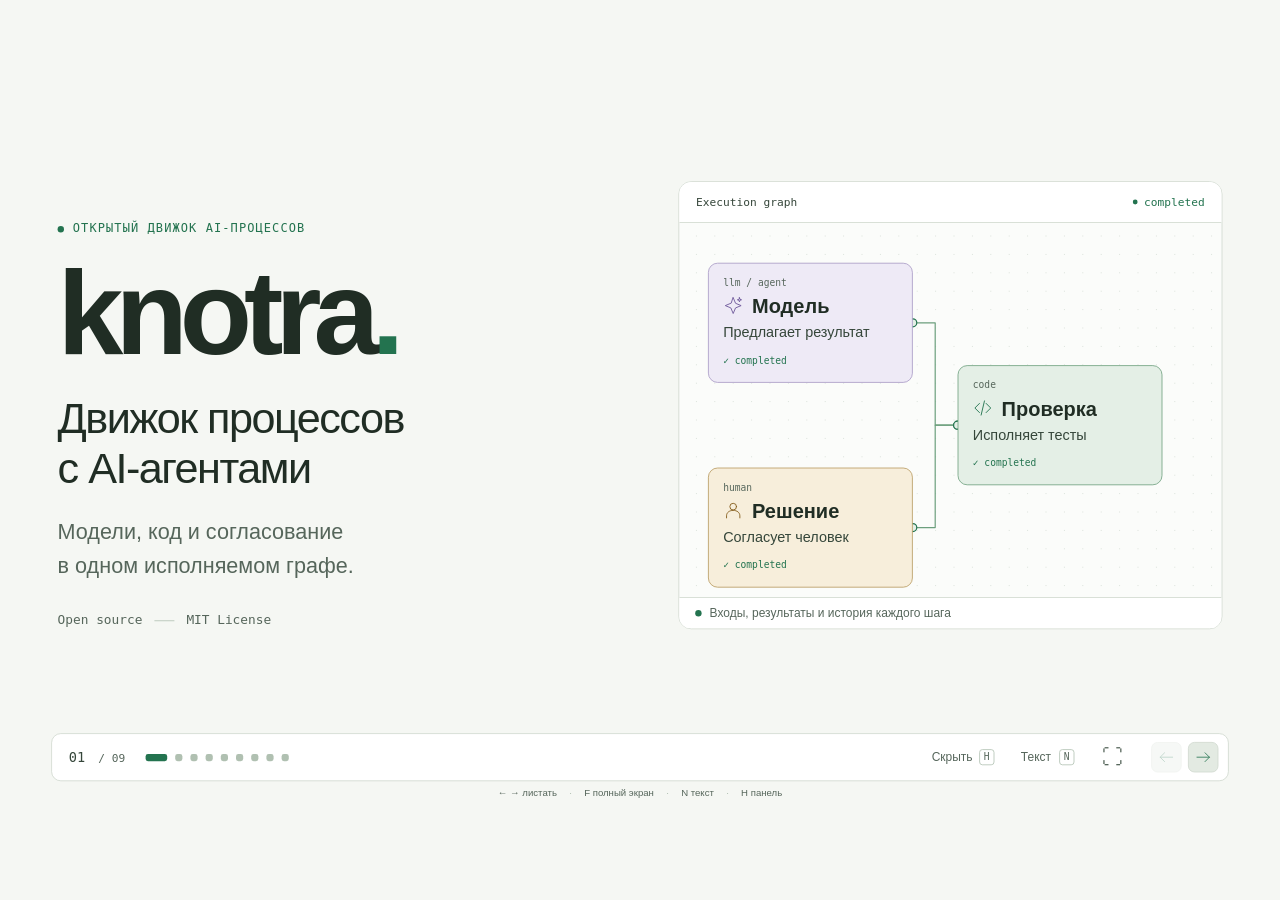
==== commit 27eb7511: "Add subtle slide transitions and staged diagram reveals" ====
--- a/docs/presentation/index.html
+++ b/docs/presentation/index.html
@@ -11,8 +11,8 @@
     />
     <title>Knotra — движок для процессов с AI-агентами</title>
     <link rel="icon" type="image/svg+xml" href="assets/knotra.svg" />
-    <link rel="stylesheet" href="style.css?v=20261020-clean-layout-v5" />
-    <script src="script.js?v=20261020-clean-layout-v5" defer></script>
+    <link rel="stylesheet" href="style.css?v=20261020-motion-v9" />
+    <script src="script.js?v=20261020-motion-v9" defer></script>
   </head>
   <body>
     <svg class="svg-library" xmlns="http://www.w3.org/2000/svg" aria-hidden="true">
@@ -82,13 +82,14 @@
               <span>Execution graph</span><span class="graph-status"><i></i> completed</span>
             </div>
             <svg class="graph-connections" viewBox="0 0 680 560" aria-hidden="true">
-              <path d="M292 176h28v128h28M348 304h-28v128h-28" />
-              <circle cx="292" cy="176" r="5" />
-              <circle cx="348" cy="304" r="5" />
-              <circle cx="348" cy="304" r="5" />
-              <circle cx="292" cy="432" r="5" />
+              <path class="reveal" style="--step: 1" d="M292 176h28v128h28" />
+              <path class="reveal" style="--step: 2" d="M348 304h-28v128h-28" />
+              <circle class="reveal" cx="292" cy="176" r="5" style="--step: 1" />
+              <circle class="reveal" cx="348" cy="304" r="5" style="--step: 1" />
+              <circle class="reveal" cx="348" cy="304" r="5" style="--step: 2" />
+              <circle class="reveal" cx="292" cy="432" r="5" style="--step: 2" />
             </svg>
-            <div class="hero-node hero-model">
+            <div class="hero-node hero-model reveal" style="--step: 0">
               <span class="node-label">llm / agent</span>
               <h3>
                 <svg class="icon"><use href="#i-spark" /></svg>Модель
@@ -96,7 +97,7 @@
               <p>Предлагает результат</p>
               <span class="node-completed">✓ completed</span>
             </div>
-            <div class="hero-node hero-code">
+            <div class="hero-node hero-code reveal" style="--step: 1">
               <span class="node-label">code</span>
               <h3>
                 <svg class="icon"><use href="#i-code" /></svg>Проверка
@@ -104,7 +105,7 @@
               <p>Исполняет тесты</p>
               <span class="node-completed">✓ completed</span>
             </div>
-            <div class="hero-node hero-human">
+            <div class="hero-node hero-human reveal" style="--step: 2">
               <span class="node-label">human</span>
               <h3>
                 <svg class="icon"><use href="#i-person" /></svg>Решение
@@ -135,13 +136,13 @@
           <p class="eyebrow">Когда нужен отдельный движок</p>
           <h2 class="slide-title" id="title-2">Зачем Knotra, если есть Codex?</h2>
           <div class="comparison-layout">
-            <div class="comparison-card panel">
+            <div class="comparison-card panel reveal" style="--step: 0">
               <span class="comparison-label">Разовая задача</span>
               <h3>«Найди и исправь баг»</h3>
               <p>Разработчик работает с агентом,<br />уточняет задачу и проверяет изменения.</p>
               <span class="comparison-choice">Для этого удобно открыть Codex.</span>
             </div>
-            <div class="comparison-card comparison-knotra panel">
+            <div class="comparison-card comparison-knotra panel reveal" style="--step: 2">
               <span class="comparison-label">Повторяющийся процесс</span>
               <h3>«Обработай каждую заявку»</h3>
               <p>
@@ -185,39 +186,39 @@
           </p>
           <div class="workflow panel">
             <div class="flow-nodes">
-              <div class="flow-node">
+              <div class="flow-node reveal" style="--step: 0">
                 <span class="node-icon aqua"
                   ><svg><use href="#i-spark" /></svg></span
                 ><span class="node-kind">agent</span>
                 <h3>Агент</h3>
                 <p>Готовит<br />ответ</p>
               </div>
-              <svg class="flow-arrow"><use href="#i-arrow" /></svg>
-              <div class="flow-node">
+              <svg class="flow-arrow reveal" style="--step: 1"><use href="#i-arrow" /></svg>
+              <div class="flow-node reveal" style="--step: 1">
                 <span class="node-icon lime"
                   ><svg><use href="#i-code" /></svg></span
                 ><span class="node-kind">code</span>
                 <h3>Код</h3>
                 <p>Проверяет<br />результат</p>
               </div>
-              <svg class="flow-arrow"><use href="#i-arrow" /></svg>
-              <div class="flow-node">
+              <svg class="flow-arrow reveal" style="--step: 2"><use href="#i-arrow" /></svg>
+              <div class="flow-node reveal" style="--step: 2">
                 <span class="node-icon aqua"
                   ><svg><use href="#i-split" /></svg></span
                 ><span class="node-kind">switch</span>
                 <h3>Условие</h3>
                 <p>Выбирает<br />дальнейший путь</p>
               </div>
-              <svg class="flow-arrow"><use href="#i-arrow" /></svg>
-              <div class="flow-node">
+              <svg class="flow-arrow reveal" style="--step: 3"><use href="#i-arrow" /></svg>
+              <div class="flow-node reveal" style="--step: 3">
                 <span class="node-icon pearl"
                   ><svg><use href="#i-person" /></svg></span
                 ><span class="node-kind">human</span>
                 <h3>Человек</h3>
                 <p>Принимает<br />решение</p>
               </div>
-              <svg class="flow-arrow"><use href="#i-arrow" /></svg>
-              <div class="flow-node result-node">
+              <svg class="flow-arrow reveal" style="--step: 4"><use href="#i-arrow" /></svg>
+              <div class="flow-node result-node reveal" style="--step: 4">
                 <span class="node-icon lime"
                   ><svg><use href="#i-file" /></svg></span
                 ><span class="node-kind">выход графа</span>
@@ -225,7 +226,7 @@
                 <p>Проверенные<br />файлы</p>
               </div>
             </div>
-            <div class="feedback-path">
+            <div class="feedback-path reveal" style="--step: 5">
               <svg class="feedback-connector" viewBox="0 0 1392 70" aria-hidden="true">
                 <defs>
                   <marker
@@ -273,89 +274,15 @@
         </section>
 
         <section
-          class="slide"
+          class="slide product-slide"
           id="slide-4"
-          data-title="Пример: игра"
-          data-duration="50"
+          data-title="Пример: поддержка"
+          data-duration="40"
           aria-labelledby="title-4"
           hidden
         >
-          <p class="eyebrow">Небольшая локальная модель · Ollama</p>
-          <h2 class="slide-title" id="title-4">Qwen 9B написала<br />крестики-нолики</h2>
-          <div class="game-layout">
-            <div class="game-evidence">
-              <div class="game-proof">
-                <div class="proof-row proof-failed">
-                  <span class="proof-status" aria-hidden="true">×</span>
-                  <p>
-                    <strong>Тест нашёл ошибку в стратегии</strong
-                    ><span>Компьютер проигрывал на конкретной последовательности ходов.</span>
-                  </p>
-                </div>
-                <div class="proof-row proof-passed">
-                  <span class="proof-status" aria-hidden="true">✓</span>
-                  <p>
-                    <strong>Исправленная версия прошла тесты</strong
-                    ><span>Проверены правила игры, допустимость ходов и стратегия.</span>
-                  </p>
-                </div>
-              </div>
-              <p class="evidence-copy">
-                Knotra вернула модели ошибку вместе с кодом<br />и автоматически проверила
-                исправление.<br /><strong>Без пройденных тестов готового файла нет.</strong>
-              </p>
-              <button
-                class="text-link"
-                data-image="assets/game-correction.png"
-                data-caption="Записанный прогон: вторая итерация, независимая проверка кода"
-                type="button"
-              >
-                Посмотреть реальный прогон <span>↗</span>
-              </button>
-            </div>
-            <div class="game-window panel">
-              <div class="window-bar">
-                <span class="window-dots"><i></i><i></i><i></i></span><span>index.html</span
-                ><span class="window-ok">✓ проверено</span>
-              </div>
-              <div class="game-preview">
-                <p class="game-wordmark">KNOTRA / PLAY</p>
-                <h3>Твой следующий ход.</h3>
-                <div class="mini-board" aria-hidden="true">
-                  <span>O</span><span></span><span></span><span></span><span>X</span><span></span
-                  ><span>X</span><span></span><span>O</span>
-                </div>
-                <a class="primary-button" href="assets/game.html" target="_blank" rel="noopener"
-                  >Открыть готовую игру <span>↗</span></a
-                >
-                <p class="game-caption">Реальный артефакт Knotra · работает офлайн</p>
-              </div>
-            </div>
-          </div>
-          <aside class="speech" hidden>
-            Эту игру написала небольшая локальная qwen3.5:9b через Ollama. В демонстрационном
-            repair-прогоне мы специально подали ошибочную стратегию. Тест нашёл последовательность
-            ходов, на которой компьютер проигрывал. Knotra вернула модели эту ошибку вместе с кодом
-            и автоматически проверила исправление. Со второй итерации тесты прошли. Они проверяют
-            правила игры, допустимость ходов и стратегию, затем отдельный sandbox проверяет и
-            собирает HTML. В отчёте сохранены 3159 проверок на 929 позициях: это объём тестирования
-            игры, а не оценка модели или число попыток. Один ответ на промпт не подтверждает
-            работоспособность. Готовность определяют фиксированные тесты. При исчерпании лимита
-            попыток запуск завершается ошибкой и не выдаёт игру. Генерация с нуля тоже прошла, в
-            отдельном запуске. Запись от 5 октября 2026, источник: docs/verification.md.
-          </aside>
-        </section>
-
-        <section
-          class="slide product-slide"
-          id="slide-5"
-          data-title="Пример: поддержка"
-          data-duration="40"
-          aria-labelledby="title-5"
-          hidden
-        >
           <p class="eyebrow">Пример сценария · 7 шагов</p>
-          <h2 class="slide-title" id="title-5">Поддержка: от обращения до ответа</h2>
+          <h2 class="slide-title" id="title-4">Поддержка: от обращения до ответа</h2>
           <p class="subtitle">
             Агенты разбирают обращение через MCP. Сложные случаи согласует оператор.
           </p>
@@ -364,7 +291,7 @@
             role="group"
             aria-label="Семь шагов: проверка входных данных; агент читает через MCP клиента, заказ и историю обращений; другой агент ищет решение в базе знаний и готовит ответ; код проверяет ответ; граф выбирает маршрут; сложные случаи согласует оператор; отдельный инструмент отправляет ответ."
           >
-            <svg class="support-connections" viewBox="0 0 1456 430" aria-hidden="true">
+            <svg class="support-connections" viewBox="0 0 1456 478" aria-hidden="true">
               <defs>
                 <marker
                   id="support-arrow"
@@ -377,52 +304,54 @@
                   <path d="m1 1 6 3-6 3" />
                 </marker>
               </defs>
-              <path d="M264 132h52" />
-              <path d="M556 132h52" />
-              <path d="M848 132h52" />
-              <path d="M1140 132h52" />
-              <path d="M1312 204v66" />
-              <path d="M1312 204v30h-292v36" />
-              <path d="M1140 338h52" />
+              <path class="reveal" d="M264 132h52" style="--step: 1" />
+              <path class="reveal" d="M556 132h52" style="--step: 2" />
+              <path class="reveal" d="M848 132h52" style="--step: 3" />
+              <path class="reveal" d="M1140 132h52" style="--step: 4" />
+              <path class="reveal" d="M1312 204v66" style="--step: 6" />
+              <path class="reveal" d="M1312 204v30h-292v36" style="--step: 5" />
+              <path class="reveal" d="M1140 350h52" style="--step: 6" />
             </svg>
-            <div class="support-node support-intake">
+            <div class="support-node support-intake reveal" style="--step: 0">
               <span class="support-kind">code · 1</span>
               <h3>Принять заявку</h3>
               <p>Проверить формат<br />и обязательные поля</p>
             </div>
-            <div class="support-node support-agent support-analyze">
+            <div class="support-node support-agent support-analyze reveal" style="--step: 1">
               <span class="support-kind">agent · 2</span>
               <h3>Разобрать заявку</h3>
               <p>MCP: клиент, заказ<br />и история обращений</p>
             </div>
-            <div class="support-node support-agent support-draft">
+            <div class="support-node support-agent support-draft reveal" style="--step: 2">
               <span class="support-kind">agent · 3</span>
               <h3>Составить ответ</h3>
               <p>MCP: база знаний<br />и правила компании</p>
             </div>
-            <div class="support-node support-check">
+            <div class="support-node support-check reveal" style="--step: 3">
               <span class="support-kind">code · 4</span>
               <h3>Проверить ответ</h3>
               <p>Ссылки на источники<br />и правила компании</p>
             </div>
-            <div class="support-node support-route">
+            <div class="support-node support-route reveal" style="--step: 4">
               <span class="support-kind">switch · 5</span>
               <h3>Выбрать маршрут</h3>
               <p>Можно отправить<br />или нужен оператор?</p>
             </div>
-            <span class="support-branch support-manual-label">Нужно согласование</span>
-            <span class="support-branch support-auto-label">Типовой</span>
-            <div class="support-node support-review">
+            <span class="support-branch support-manual-label reveal" style="--step: 5"
+              >Нужно согласование</span
+            >
+            <span class="support-branch support-auto-label reveal" style="--step: 6">Типовой</span>
+            <div class="support-node support-review reveal" style="--step: 5">
               <span class="support-kind">human · 6</span>
               <h3>Согласовать</h3>
               <p>Исправить текст<br />и разрешить отправку</p>
             </div>
-            <div class="support-node support-send">
+            <div class="support-node support-send reveal" style="--step: 6">
               <span class="support-kind">tool · 7</span>
               <h3>Отправить ответ</h3>
               <p>Через API<br />системы поддержки</p>
             </div>
-            <div class="support-ticket">
+            <div class="support-ticket reveal" style="--step: 0">
               <span class="support-kind">Пример обращения</span>
               <p>«Где мой заказ?»</p>
               <span>У каждого обращения — свой запуск и история.</span>
@@ -446,50 +375,68 @@
 
         <section
           class="slide"
-          id="slide-6"
+          id="slide-5"
           data-title="Масштабирование"
           data-duration="35"
-          aria-labelledby="title-6"
+          aria-labelledby="title-5"
           hidden
         >
           <p class="eyebrow">Масштабирование в инфраструктуре компании</p>
-          <h2 class="slide-title" id="title-6">Больше задач — больше воркеров</h2>
+          <h2 class="slide-title" id="title-5">Больше задач — больше воркеров</h2>
           <p class="subtitle">
             Цель — одна система на множестве нод, с общей очередью и историей запусков.
           </p>
           <div class="scale-layout">
             <div class="worker-diagram panel">
               <p class="deployment-label">Целевая схема развёртывания</p>
-              <div class="queue-label">
-                <svg class="icon"><use href="#i-db" /></svg><span>Общие PostgreSQL / River</span>
+              <div class="scale-control reveal" style="--step: 0">
+                <img class="brand-mark" src="assets/knotra.svg" alt="" />
+                <p>
+                  <strong>Knotra: API и планировщик</strong
+                  ><small>Граф и лимиты · доставка заданий через River</small>
+                </p>
+              </div>
+              <svg
+                class="scale-control-link reveal"
+                viewBox="0 0 48 48"
+                aria-hidden="true"
+                style="--step: 1"
+              >
+                <use href="#i-arrow" transform="rotate(90 24 24)" />
+              </svg>
+              <div class="queue-label reveal" style="--step: 1">
+                <svg class="icon"><use href="#i-db" /></svg><strong>PostgreSQL</strong
+                ><span>Состояние и очередь заданий</span>
               </div>
               <div class="worker-branches">
-                <svg viewBox="0 0 48 48" aria-hidden="true">
+                <svg class="reveal" viewBox="0 0 48 48" aria-hidden="true" style="--step: 2">
                   <use href="#i-arrow" transform="rotate(90 24 24)" /></svg
-                ><svg viewBox="0 0 48 48" aria-hidden="true">
+                ><svg class="reveal" viewBox="0 0 48 48" aria-hidden="true" style="--step: 3">
                   <use href="#i-arrow" transform="rotate(90 24 24)" /></svg
-                ><svg viewBox="0 0 48 48" aria-hidden="true">
+                ><svg class="reveal" viewBox="0 0 48 48" aria-hidden="true" style="--step: 4">
                   <use href="#i-arrow" transform="rotate(90 24 24)" />
                 </svg>
               </div>
               <div class="workers">
-                <div>
+                <div class="reveal" style="--step: 2">
                   <span class="node-icon aqua"
                     ><svg><use href="#i-server" /></svg></span
-                  ><strong>Нода 1</strong><span class="worker-status">executor</span>
+                  ><strong>Нода 1</strong><span class="worker-status">воркер Knotra</span>
                 </div>
-                <div>
+                <div class="reveal" style="--step: 3">
                   <span class="node-icon aqua"
                     ><svg><use href="#i-server" /></svg></span
-                  ><strong>Нода 2</strong><span class="worker-status">executor</span>
+                  ><strong>Нода 2</strong><span class="worker-status">воркер Knotra</span>
                 </div>
-                <div>
+                <div class="reveal" style="--step: 4">
                   <span class="node-icon aqua"
                     ><svg><use href="#i-server" /></svg></span
-                  ><strong>Нода N</strong><span class="worker-status">executor</span>
+                  ><strong>Нода N</strong><span class="worker-status">воркер Knotra</span>
                 </div>
               </div>
-              <p class="worker-outcome">Общее хранилище файлов и результатов</p>
+              <p class="worker-outcome reveal" style="--step: 5">
+                Общее хранилище файлов и результатов
+              </p>
             </div>
             <div class="scale-evidence">
               <strong class="capacity-number">10 000+</strong>
@@ -503,21 +450,90 @@
               </p>
             </div>
           </div>
-          <p class="scope-note">
-            <strong>Проверено на одном хосте:</strong> 3 процесса, 18 workflow, 54 вызова с
-            фиксированными ответами модели.<br />Для кластера ещё нужны CLI ролей и проверка общего
-            хранилища; суточная нагрузка не измерялась.
-          </p>
           <aside class="speech" hidden>
-            Если компания хочет обрабатывать десятки тысяч обращений в сутки, важно распределять
-            работу между машинами. Мы развиваем Knotra в эту сторону: одна система, общая очередь в
-            PostgreSQL, общее хранилище файлов и несколько нод с исполнителями. Например, каждое
-            обращение поддержки создаёт запуск одного и того же пайплайна. Внутри движка роли уже
-            разделены. Сегодня тест подтвердил работу трёх отдельных процессов: они завершили 18
-            workflow с 54 вызовами; после штатной остановки одного два других продолжили работу.
-            Тест шёл на одной машине с фиксированными ответами модели. Многомашинное развёртывание
-            ещё нужно довести, а десятки тысяч в сутки — целевой сценарий, не измеренная
-            производительность.
+            Для десятков тысяч обращений в сутки нужно распределять работу между машинами. Здесь
+            целевая схема одной системы Knotra: API принимает запуски, планировщик управляет графом
+            и лимитами, воркеры на нескольких нодах исполняют шаги. River работает внутри движка и
+            доставляет задания, PostgreSQL хранит состояние и очередь. Файлы и результаты доступны
+            всем исполнителям. Внутри движка роли уже разделены. Сегодня три отдельных процесса
+            завершили 18 workflow с 54 вызовами; после штатной остановки одного два других
+            продолжили работу. Тест шёл на одной машине с фиксированными ответами модели.
+            Многомашинное развёртывание ещё нужно довести, а десятки тысяч в сутки — целевой
+            сценарий, не измеренная производительность.
+          </aside>
+        </section>
+
+        <section
+          class="slide"
+          id="slide-6"
+          data-title="Пример: игра"
+          data-duration="50"
+          aria-labelledby="title-6"
+          hidden
+        >
+          <p class="eyebrow">Небольшая локальная модель · Ollama</p>
+          <h2 class="slide-title" id="title-6">Qwen 9B написала<br />крестики-нолики</h2>
+          <div class="game-layout">
+            <div class="game-evidence">
+              <div class="game-proof">
+                <div class="proof-row proof-failed reveal" style="--step: 0">
+                  <span class="proof-status" aria-hidden="true">×</span>
+                  <p>
+                    <strong>Тест нашёл ошибку в стратегии</strong
+                    ><span>Компьютер проигрывал на конкретной последовательности ходов.</span>
+                  </p>
+                </div>
+                <div class="proof-row proof-passed reveal" style="--step: 2">
+                  <span class="proof-status" aria-hidden="true">✓</span>
+                  <p>
+                    <strong>Исправленная версия прошла тесты</strong
+                    ><span>Проверены правила игры, допустимость ходов и стратегия.</span>
+                  </p>
+                </div>
+              </div>
+              <p class="evidence-copy">
+                Knotra вернула модели ошибку вместе с кодом<br />и автоматически проверила
+                исправление.<br /><strong>Без пройденных тестов готового файла нет.</strong>
+              </p>
+              <button
+                class="text-link"
+                data-image="assets/game-correction.png"
+                data-caption="Записанный прогон: вторая итерация, независимая проверка кода"
+                type="button"
+              >
+                Посмотреть реальный прогон <span>↗</span>
+              </button>
+            </div>
+            <div class="game-window panel reveal" style="--step: 1">
+              <div class="window-bar">
+                <span class="window-dots"><i></i><i></i><i></i></span><span>index.html</span
+                ><span class="window-ok">✓ проверено</span>
+              </div>
+              <div class="game-preview">
+                <p class="game-wordmark">KNOTRA / PLAY</p>
+                <h3>Твой следующий ход.</h3>
+                <div class="mini-board" aria-hidden="true">
+                  <span>O</span><span></span><span></span><span></span><span>X</span><span></span
+                  ><span>X</span><span></span><span>O</span>
+                </div>
+                <a class="primary-button" href="assets/game.html" target="_blank" rel="noopener"
+                  >Открыть готовую игру <span>↗</span></a
+                >
+                <p class="game-caption">Реальный артефакт Knotra · работает офлайн</p>
+              </div>
+            </div>
+          </div>
+          <aside class="speech" hidden>
+            Эту игру написала небольшая локальная qwen3.5:9b через Ollama. В демонстрационном
+            repair-прогоне мы специально подали ошибочную стратегию. Тест нашёл последовательность
+            ходов, на которой компьютер проигрывал. Knotra вернула модели эту ошибку вместе с кодом
+            и автоматически проверила исправление. Со второй итерации тесты прошли. Они проверяют
+            правила игры, допустимость ходов и стратегию, затем отдельный sandbox проверяет и
+            собирает HTML. В отчёте сохранены 3159 проверок на 929 позициях: это объём тестирования
+            игры, а не оценка модели или число попыток. Один ответ на промпт не подтверждает
+            работоспособность. Готовность определяют фиксированные тесты. При исчерпании лимита
+            попыток запуск завершается ошибкой и не выдаёт игру. Генерация с нуля тоже прошла, в
+            отдельном запуске. Запись от 5 октября 2026, источник: docs/verification.md.
           </aside>
         </section>
 
@@ -529,69 +545,144 @@
           aria-labelledby="title-7"
           hidden
         >
-          <p class="eyebrow">Внутри проекта</p>
-          <h2 class="slide-title" id="title-7">Go + River + PostgreSQL</h2>
-          <p class="subtitle">
-            Запуски и очередь заданий — в PostgreSQL. Файлы — в отдельном хранилище.
+          <h2 class="slide-title" id="title-7">Архитектура</h2>
+          <div
+            class="architecture"
+            role="group"
+            aria-label="Архитектура Knotra. Пакет YAML и файлов открывают Desktop и CLI. Оба клиента общаются с API через HTTP и SSE. В Go-движке находятся API, планировщик Knotra с очередью River и воркеры с agent runtime. Воркеры обращаются к моделям, MCP-серверам и Docker. API и воркеры используют PostgreSQL и файловое хранилище."
+          >
+            <div class="arch-engine panel">
+              <div class="arch-engine-heading">
+                <img class="brand-mark" src="assets/knotra.svg" alt="" />
+                <strong>Knotra Engine</strong><span>Go</span>
+              </div>
+            </div>
+            <svg class="arch-connections" viewBox="0 0 1456 584" aria-hidden="true">
+              <defs>
+                <marker
+                  id="arch-arrow"
+                  markerWidth="8"
+                  markerHeight="8"
+                  refX="7"
+                  refY="4"
+                  orient="auto-start-reverse"
+                >
+                  <path d="m1 1 6 3-6 3" />
+                </marker>
+              </defs>
+              <path
+                class="arch-package-link reveal"
+                d="M154 108v68"
+                marker-end="url(#arch-arrow)"
+                style="--step: 1"
+              />
+              <path
+                class="arch-package-link reveal"
+                d="M24 66H2v296h22"
+                marker-end="url(#arch-arrow)"
+                style="--step: 1"
+              />
+              <path class="arch-both reveal" d="M284 222h64v-78h66" style="--step: 2" />
+              <path
+                class="reveal"
+                d="M284 362h64V222"
+                marker-start="url(#arch-arrow)"
+                style="--step: 2"
+              />
+              <circle class="reveal" cx="348" cy="222" r="3" style="--step: 2" />
+              <path
+                class="reveal"
+                d="M540 192v62"
+                marker-end="url(#arch-arrow)"
+                style="--step: 3"
+              />
+              <path class="arch-both reveal" d="M666 312h106" style="--step: 4" />
+              <path class="reveal" d="M1042 302h86M1128 95v336" style="--step: 5" />
+              <path
+                class="reveal"
+                d="M1128 95h68"
+                marker-end="url(#arch-arrow)"
+                style="--step: 5"
+              />
+              <path
+                class="reveal"
+                d="M1128 263h68"
+                marker-end="url(#arch-arrow)"
+                style="--step: 5"
+              />
+              <path
+                class="reveal"
+                d="M1128 431h68"
+                marker-end="url(#arch-arrow)"
+                style="--step: 5"
+              />
+              <circle class="reveal" cx="1128" cy="302" r="3" style="--step: 5" />
+              <path class="arch-both reveal" d="M728 406v44" style="--step: 6" />
+            </svg>
+            <div class="arch-node arch-package reveal" style="--step: 0">
+              <h3>Пакет процесса</h3>
+              <p>YAML + файлы</p>
+            </div>
+            <div class="arch-node arch-desktop reveal" style="--step: 1">
+              <h3>Desktop</h3>
+              <p>React + Tauri / Rust</p>
+            </div>
+            <div class="arch-node arch-cli reveal" style="--step: 1">
+              <h3>CLI</h3>
+              <p>Go</p>
+            </div>
+            <span class="arch-protocol reveal" style="--step: 2">HTTP / SSE</span>
+            <div class="arch-node arch-api reveal" style="--step: 2">
+              <h3>Knotra API</h3>
+              <p>Запуски и команды</p>
+            </div>
+            <div class="arch-node arch-scheduler reveal" style="--step: 3">
+              <h3>Планировщик</h3>
+              <p>Граф и лимиты: Knotra<br />Очередь заданий: River</p>
+            </div>
+            <span class="arch-jobs reveal" style="--step: 4">Задания</span>
+            <div class="arch-node arch-workers reveal" style="--step: 4">
+              <h3>Воркеры</h3>
+              <p>Исполнение шагов<br />Agent runtime и адаптеры</p>
+            </div>
+            <div class="arch-node arch-models reveal" style="--step: 5">
+              <h3>Модели</h3>
+              <p>Ollama / API</p>
+            </div>
+            <div class="arch-node arch-mcp reveal" style="--step: 5">
+              <h3>MCP-серверы</h3>
+              <p>Внешние инструменты</p>
+            </div>
+            <div class="arch-node arch-sandbox reveal" style="--step: 5">
+              <h3>Docker sandbox</h3>
+              <p>Изолированный код</p>
+            </div>
+            <div class="arch-storage panel reveal" style="--step: 6">
+              <p class="arch-storage-label">Общие хранилища API и воркеров</p>
+              <div class="arch-stores">
+                <div>
+                  <svg class="icon"><use href="#i-db" /></svg>
+                  <p><strong>PostgreSQL</strong><span>Состояние, события, River</span></p>
+                </div>
+                <div>
+                  <svg class="icon"><use href="#i-file" /></svg>
+                  <p><strong>Файлы</strong><span>Артефакты и результаты</span></p>
+                </div>
+              </div>
+            </div>
+          </div>
+          <p class="architecture-caption">
+            River работает внутри движка и хранит очередь в PostgreSQL.
           </p>
-          <div class="architecture panel">
-            <div class="architecture-top">
-              <div class="architecture-client">
-                <span>Desktop / CLI</span><small>React · Tauri (Rust)<br />CLI: Go</small>
-              </div>
-              <svg class="flow-arrow"><use href="#i-arrow" /></svg>
-              <div class="architecture-engine">
-                <img class="brand-mark" src="assets/knotra.svg" alt="" />
-                <p><strong>Go engine</strong><small>HTTP / SSE · граф · права · бюджеты</small></p>
-              </div>
-              <svg class="flow-arrow"><use href="#i-arrow" /></svg>
-              <div class="architecture-providers">
-                <strong>Исполнение</strong><small>Модели · MCP · Docker sandbox</small>
-              </div>
-            </div>
-            <div class="architecture-connectors">
-              <svg viewBox="0 0 48 48" aria-hidden="true">
-                <use href="#i-arrow" transform="rotate(90 24 24)" /></svg
-              ><svg viewBox="0 0 48 48" aria-hidden="true">
-                <use href="#i-arrow" transform="rotate(90 24 24)" />
-              </svg>
-            </div>
-            <div class="architecture-bottom">
-              <div class="database">
-                <svg class="icon"><use href="#i-db" /></svg>
-                <p>
-                  <strong>PostgreSQL + River</strong
-                  ><small>Запуски · задания · попытки · события</small>
-                </p>
-              </div>
-              <div class="file-store">
-                <svg class="icon"><use href="#i-file" /></svg>
-                <p>
-                  <strong>Файловое хранилище</strong
-                  ><small>Артефакты и сохранённые результаты</small>
-                </p>
-              </div>
-            </div>
-          </div>
-          <div class="architecture-takeaway">
-            <span class="node-icon lime"
-              ><svg><use href="#i-check" /></svg
-            ></span>
-            <p>
-              Запуск сохраняется независимо от открытого окна Desktop.<br /><strong
-                >Локальная модель через Ollama или API-провайдер — на выбор.</strong
-              >
-            </p>
-          </div>
           <aside class="speech" hidden>
-            Движок и CLI написаны на Go, интерфейс — на React и Tauri. River доставляет задания
-            через PostgreSQL, а Knotra определяет готовность шагов, права и бюджеты. База хранит
-            состояние и события; отдельное хранилище — файлы и сохранённые результаты. Поэтому можно
-            закрыть Desktop и позже подключиться к тому же запуску. При восстановлении движок
-            использует сохранённые ответы. Если результат внешнего вызова неизвестен, требуется
-            явное решение оператора. Модель выбирается в подключениях: можно использовать API или
-            локальную Ollama. На своей инфраструктуре нужны и база, и файловое хранилище, и средства
-            исполнения шагов.
+            Это архитектура проекта. Пакет процесса состоит из YAML и связанных файлов. Слева два
+            клиента: Desktop на React и Tauri и CLI на Go. Они используют общий HTTP API и поток
+            событий SSE. В центре Go-движок: API принимает команды, планировщик Knotra определяет
+            готовность шагов и лимиты, River доставляет задания воркерам. Воркеры содержат agent
+            runtime и адаптеры к моделям, MCP и Docker. PostgreSQL хранит состояние, события и
+            очередь River, а файловое хранилище — артефакты и сохранённые результаты. API и воркеры
+            используют оба хранилища. Это логические компоненты: публичный serve пока запускает API,
+            планировщик и исполнителей в одном Go-процессе. River не требует отдельного сервиса.
           </aside>
         </section>
 
@@ -620,11 +711,12 @@
             <p class="source-note">154 882 подписчика на предоставленном скриншоте.</p>
           </div>
           <button
-            class="community-post panel"
+            class="community-post panel reveal"
             data-image="assets/telegram-community.png"
             data-caption="Публикация Knotra в Telegram-канале GitHub Community — предоставленный скриншот"
             type="button"
             aria-label="Увеличить публикацию в GitHub Community"
+            style="--step: 1"
           >
             <span class="window-bar"
               ><span class="window-dots"><i></i><i></i><i></i></span
--- a/docs/presentation/style.css
+++ b/docs/presentation/style.css
@@ -717,7 +717,7 @@
 .support-diagram {
   position: relative;
   width: 1456px;
-  height: 430px;
+  height: 478px;
   margin-top: 24px;
   background: var(--surface-raised);
 }
@@ -725,7 +725,7 @@
   position: absolute;
   inset: 0;
   width: 1456px;
-  height: 430px;
+  height: 478px;
   stroke: var(--accent-border);
   stroke-width: 2;
 }
@@ -766,14 +766,17 @@
 .support-review {
   top: 270px;
   left: 900px;
-  height: 136px;
+  height: 160px;
   background: #f7eedb;
   border-color: #b7985e;
 }
 .support-send {
   top: 270px;
   left: 1192px;
-  height: 136px;
+  height: 160px;
+}
+.support-diagram + .source-note {
+  margin-top: 14px;
 }
 .support-kind {
   display: block;
@@ -824,126 +827,193 @@
   font-size: 23px;
 }
 .architecture {
-  margin-top: 29px;
-  padding: 29px 34px 28px;
-}
-.architecture-top {
-  display: flex;
-  align-items: center;
-  justify-content: space-between;
-  gap: 20px;
-}
-.architecture-top .flow-arrow {
-  margin: 0;
-}
-.architecture-client,
-.architecture-providers {
-  display: flex;
-  flex-direction: column;
-  width: 290px;
-}
-.architecture-client > span,
-.architecture-providers > strong {
-  font-size: 29px;
+  position: relative;
+  height: 584px;
+  margin-top: 22px;
+}
+.arch-engine {
+  position: absolute;
+  left: 384px;
+  top: 0;
+  width: 688px;
+  height: 406px;
+  border-color: var(--accent-border);
+  background: var(--accent-surface);
+}
+.arch-engine-heading {
+  display: flex;
+  align-items: center;
+  gap: 13px;
+  padding: 22px 29px;
+}
+.arch-engine-heading .brand-mark {
+  width: 36px;
+  height: 36px;
+}
+.arch-engine-heading strong {
+  font-size: 28px;
   font-weight: 500;
 }
-.architecture-top small {
+.arch-engine-heading > span {
+  margin-left: auto;
+  font-size: 20px;
+  color: var(--accent);
+}
+.arch-connections {
+  position: absolute;
+  inset: 0;
+  width: 100%;
+  height: 584px;
+  color: var(--accent-border);
+  stroke-width: 2;
+}
+.arch-both {
+  marker-start: url(#arch-arrow);
+  marker-end: url(#arch-arrow);
+}
+.arch-package-link {
+  stroke-dasharray: 4 5;
+}
+.arch-connections circle {
+  fill: currentColor;
+}
+.arch-node {
+  position: absolute;
+  width: 260px;
+  height: 92px;
+  padding: 15px 20px;
+  border: 1px solid var(--border-strong);
+  border-radius: 12px;
+  background: var(--surface);
+}
+.arch-node h3 {
+  font-size: 27px;
+  line-height: 1.2;
+  font-weight: 500;
+  letter-spacing: -0.5px;
+}
+.arch-node p {
+  margin-top: 7px;
   font-size: 18px;
-  color: var(--muted);
-  display: block;
-  margin-top: 8px;
-}
-.architecture-engine {
-  display: flex;
-  gap: 18px;
-  align-items: center;
-  padding: 20px 25px;
-  border: 1px solid var(--accent-border);
-  border-radius: 12px;
-  background: var(--accent-surface);
-}
-.architecture-engine strong {
-  font-size: 30px;
+  line-height: 1.4;
+  color: var(--muted);
+}
+.arch-package {
+  left: 24px;
+  top: 24px;
+  height: 84px;
+  background: var(--surface-raised);
+}
+.arch-package h3 {
+  font-size: 25px;
+}
+.arch-package p {
+  margin-top: 4px;
+}
+.arch-desktop {
+  left: 24px;
+  top: 176px;
+}
+.arch-cli {
+  left: 24px;
+  top: 316px;
+}
+.arch-protocol,
+.arch-jobs {
+  position: absolute;
+  color: var(--muted);
+  font-size: 17px;
+}
+.arch-protocol {
+  left: 292px;
+  top: 110px;
+}
+.arch-api {
+  left: 414px;
+  top: 96px;
+  width: 252px;
+  height: 96px;
+}
+.arch-scheduler {
+  left: 414px;
+  top: 254px;
+  width: 252px;
+  height: 116px;
+}
+.arch-scheduler p {
+  font-size: 17px;
+}
+.arch-jobs {
+  left: 680px;
+  top: 280px;
+}
+.arch-workers {
+  left: 772px;
+  top: 234px;
+  width: 270px;
+  height: 136px;
+  padding-top: 22px;
+}
+.arch-models,
+.arch-mcp,
+.arch-sandbox {
+  left: 1196px;
+  height: 94px;
+}
+.arch-models {
+  top: 48px;
+}
+.arch-mcp {
+  top: 216px;
+}
+.arch-sandbox {
+  top: 384px;
+  background: var(--violet-surface);
+}
+.arch-storage {
+  position: absolute;
+  left: 384px;
+  top: 450px;
+  width: 688px;
+  height: 134px;
+  padding: 12px 24px 24px;
+}
+.arch-storage-label {
+  font-size: 16px;
+  color: var(--muted);
+  margin-bottom: 11px;
+}
+.arch-stores {
+  display: grid;
+  grid-template-columns: 1fr 1fr;
+  gap: 26px;
+}
+.arch-stores > div {
+  display: flex;
+  align-items: center;
+  gap: 14px;
+}
+.arch-stores .icon {
+  width: 32px;
+  height: 36px;
+  color: var(--accent);
+}
+.arch-stores strong {
+  display: block;
+  font-size: 24px;
+  line-height: 1.2;
   font-weight: 500;
 }
-.architecture-engine .brand-mark {
-  width: 52px;
-  height: 52px;
-}
-.architecture-connectors {
-  display: flex;
-  justify-content: space-around;
-  padding: 9px 90px 8px 380px;
-  color: var(--accent-border);
-  line-height: 1.15;
-  height: 56px;
-}
-.architecture-connectors > svg {
-  width: 34px;
-  height: 39px;
-  stroke-width: 1.7;
-}
-.architecture-bottom {
-  display: grid;
-  grid-template-columns: 1.15fr 1fr;
-  gap: 24px;
-}
-.database,
-.file-store {
-  display: flex;
-  gap: 21px;
-  align-items: center;
-  border: 1px solid var(--border);
-  border-radius: 12px;
-  padding: 21px 25px;
-  background: #f0f6ef;
-}
-.file-store {
-  background: #f3f1f8;
-}
-.database .icon,
-.file-store .icon {
-  width: 42px;
-  height: 42px;
-  color: var(--accent);
-}
-.file-store .icon {
-  color: var(--violet);
-}
-.architecture-bottom strong {
-  font-size: 26px;
-  font-weight: 500;
-  display: block;
-}
-.architecture-bottom small {
-  font-size: 18px;
-  color: var(--muted);
-  display: block;
-  margin-top: 8px;
-}
-.architecture-takeaway {
-  display: flex;
-  align-items: center;
-  gap: 21px;
-  margin: 26px 0 0 13px;
-}
-.architecture-takeaway .node-icon {
-  width: 56px;
-  height: 56px;
-  border-radius: 12px;
-}
-.architecture-takeaway svg {
-  width: 28px;
-  height: 28px;
-}
-.architecture-takeaway p {
-  font-size: 22px;
-  line-height: 1.65;
-  color: var(--muted);
-}
-.architecture-takeaway strong {
-  font-weight: 400;
-  color: var(--secondary);
+.arch-stores span {
+  display: block;
+  margin-top: 5px;
+  font-size: 16px;
+  color: var(--muted);
+}
+.architecture-caption {
+  margin-top: 14px;
+  font-size: 19px;
+  color: var(--muted);
 }
 
 .scale-layout {
@@ -953,25 +1023,61 @@
   margin-top: 25px;
 }
 .worker-diagram {
-  padding: 20px 30px;
+  padding: 18px 30px;
 }
 .deployment-label {
   font:
     14px/1.4 ui-monospace,
     monospace;
   color: var(--muted);
-  margin-bottom: 16px;
+  margin-bottom: 12px;
+}
+.scale-control {
+  display: flex;
+  align-items: center;
+  gap: 18px;
+  padding: 12px 18px;
+  border: 1px solid var(--accent-border);
+  border-radius: 10px;
+  background: var(--accent-surface);
+}
+.scale-control strong {
+  display: block;
+  font-size: 25px;
+  font-weight: 500;
+  line-height: 1.2;
+}
+.scale-control small {
+  display: block;
+  margin-top: 5px;
+  font-size: 17px;
+  line-height: 1.3;
+  color: var(--muted);
+}
+.scale-control-link {
+  display: block;
+  width: 100%;
+  height: 24px;
+  color: var(--accent-border);
+  stroke-width: 1.7;
 }
 .queue-label {
   display: flex;
   align-items: center;
   justify-content: center;
   gap: 15px;
-  padding: 12px;
-  border: 1px solid var(--accent-border);
-  background: var(--accent-surface);
+  padding: 10px 12px;
+  border: 1px solid var(--border-strong);
+  background: var(--surface-raised);
   border-radius: 10px;
-  font-size: 25px;
+  font-size: 22px;
+}
+.queue-label strong {
+  font-weight: 500;
+}
+.queue-label > span {
+  font-size: 17px;
+  color: var(--muted);
 }
 .queue-label .icon {
   width: 30px;
@@ -985,12 +1091,12 @@
   gap: 15px;
 }
 .worker-branches {
-  height: 38px;
+  height: 30px;
 }
 .worker-branches > svg {
   display: block;
   width: 100%;
-  height: 38px;
+  height: 30px;
   color: var(--accent-border);
   stroke-width: 1.7;
 }
@@ -1002,8 +1108,8 @@
   min-width: 0;
 }
 .workers .node-icon {
-  width: 72px;
-  height: 72px;
+  width: 58px;
+  height: 58px;
 }
 .workers .node-icon svg {
   width: 37px;
@@ -1012,17 +1118,17 @@
 .workers strong {
   font-size: 22px;
   font-weight: 500;
-  margin-top: 10px;
+  margin-top: 7px;
 }
 .worker-status {
   font-size: 15px;
   color: var(--accent);
-  margin-top: 7px;
+  margin-top: 4px;
 }
 .worker-outcome {
   font-size: 18px;
   text-align: center;
-  margin-top: 18px;
+  margin-top: 14px;
   color: var(--muted);
 }
 .scale-evidence {
@@ -1055,14 +1161,6 @@
   line-height: 1.5;
   color: var(--muted);
   margin-top: 10px;
-}
-.scope-note {
-  border-top: 1px solid var(--border);
-  padding-top: 14px;
-  font-size: 19px;
-  line-height: 1.65;
-  color: var(--muted);
-  margin-top: 24px;
 }
 
 .community-copy {
@@ -1508,3 +1606,31 @@
     display: none !important;
   }
 }
+
+@media screen and (prefers-reduced-motion: no-preference) {
+  .slide.active {
+    animation: slide-enter 240ms ease-out both;
+  }
+  .slide.active .reveal {
+    animation: diagram-enter 280ms ease-out both;
+    animation-delay: calc(80ms + var(--step, 0) * 70ms);
+  }
+  @keyframes slide-enter {
+    from {
+      opacity: 0;
+      transform: translateY(8px);
+    }
+    to {
+      opacity: 1;
+      transform: translateY(0);
+    }
+  }
+  @keyframes diagram-enter {
+    from {
+      opacity: 0;
+    }
+    to {
+      opacity: 1;
+    }
+  }
+}
